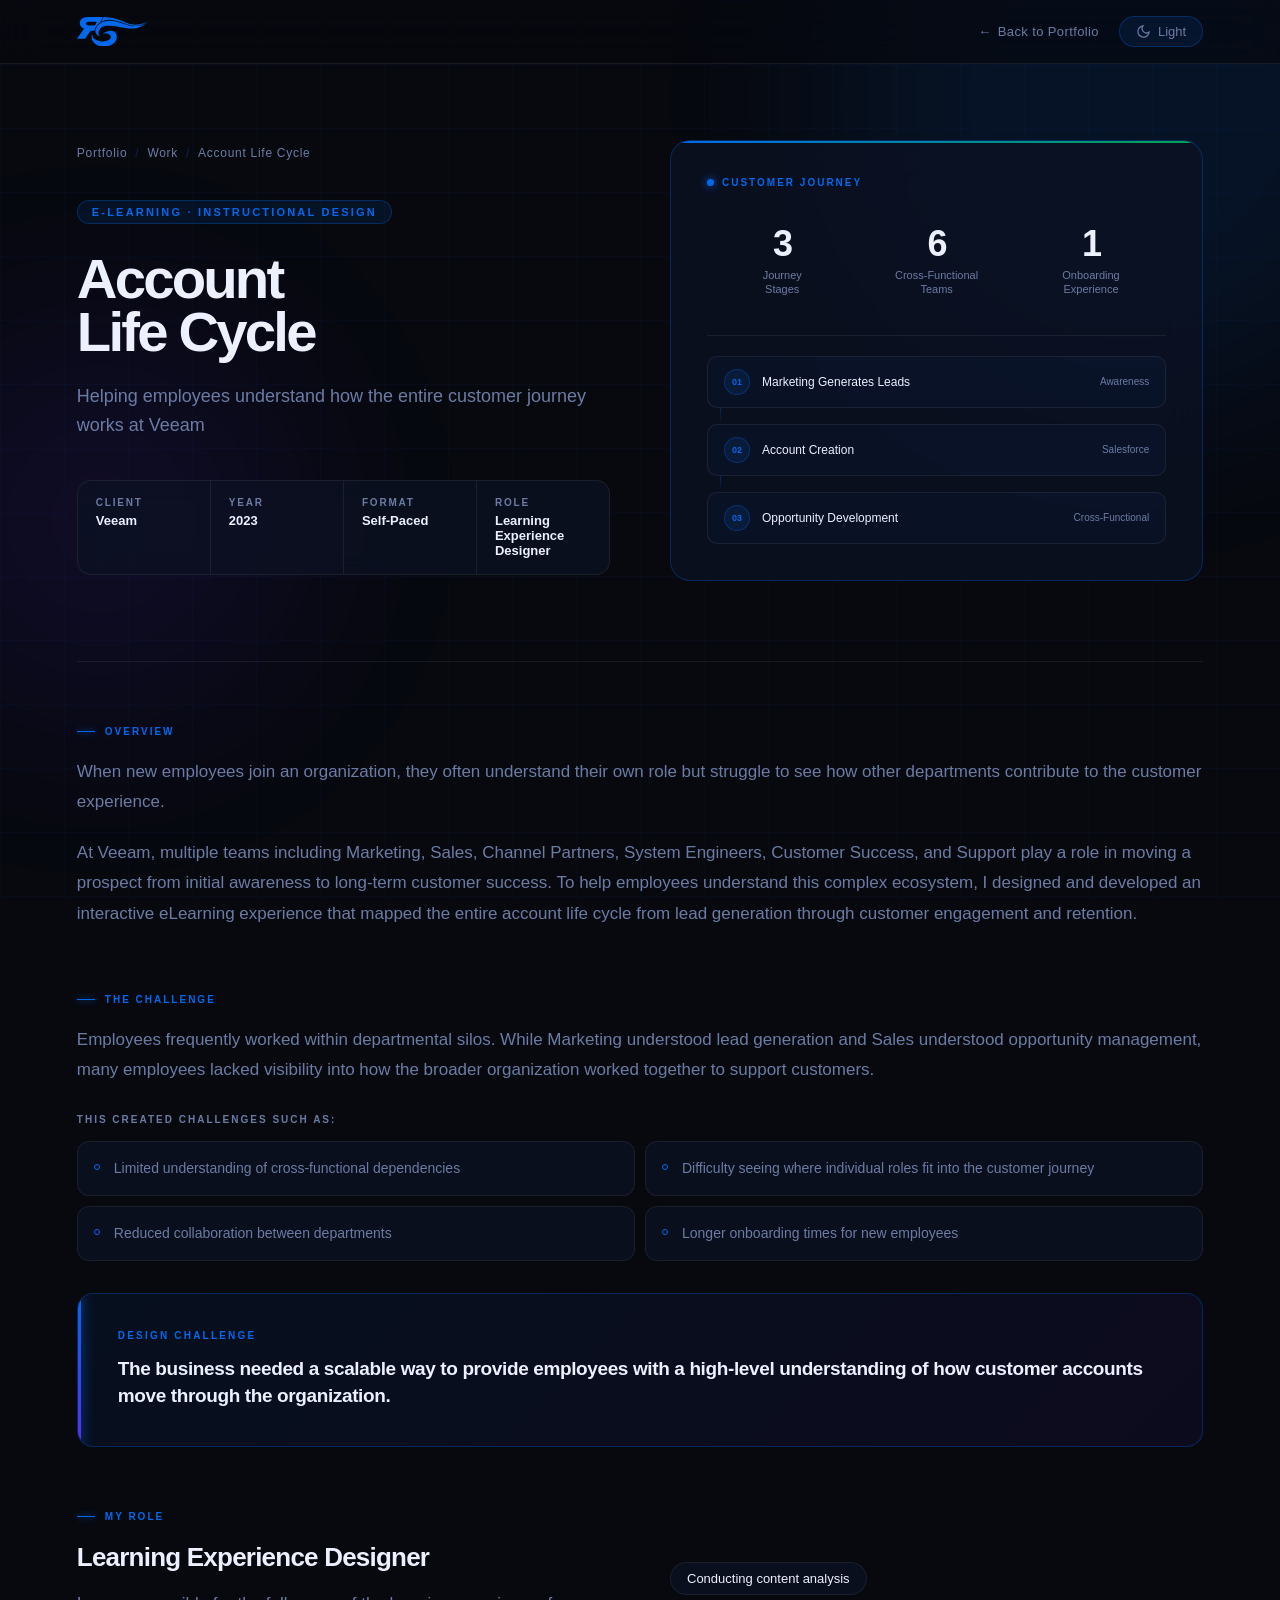
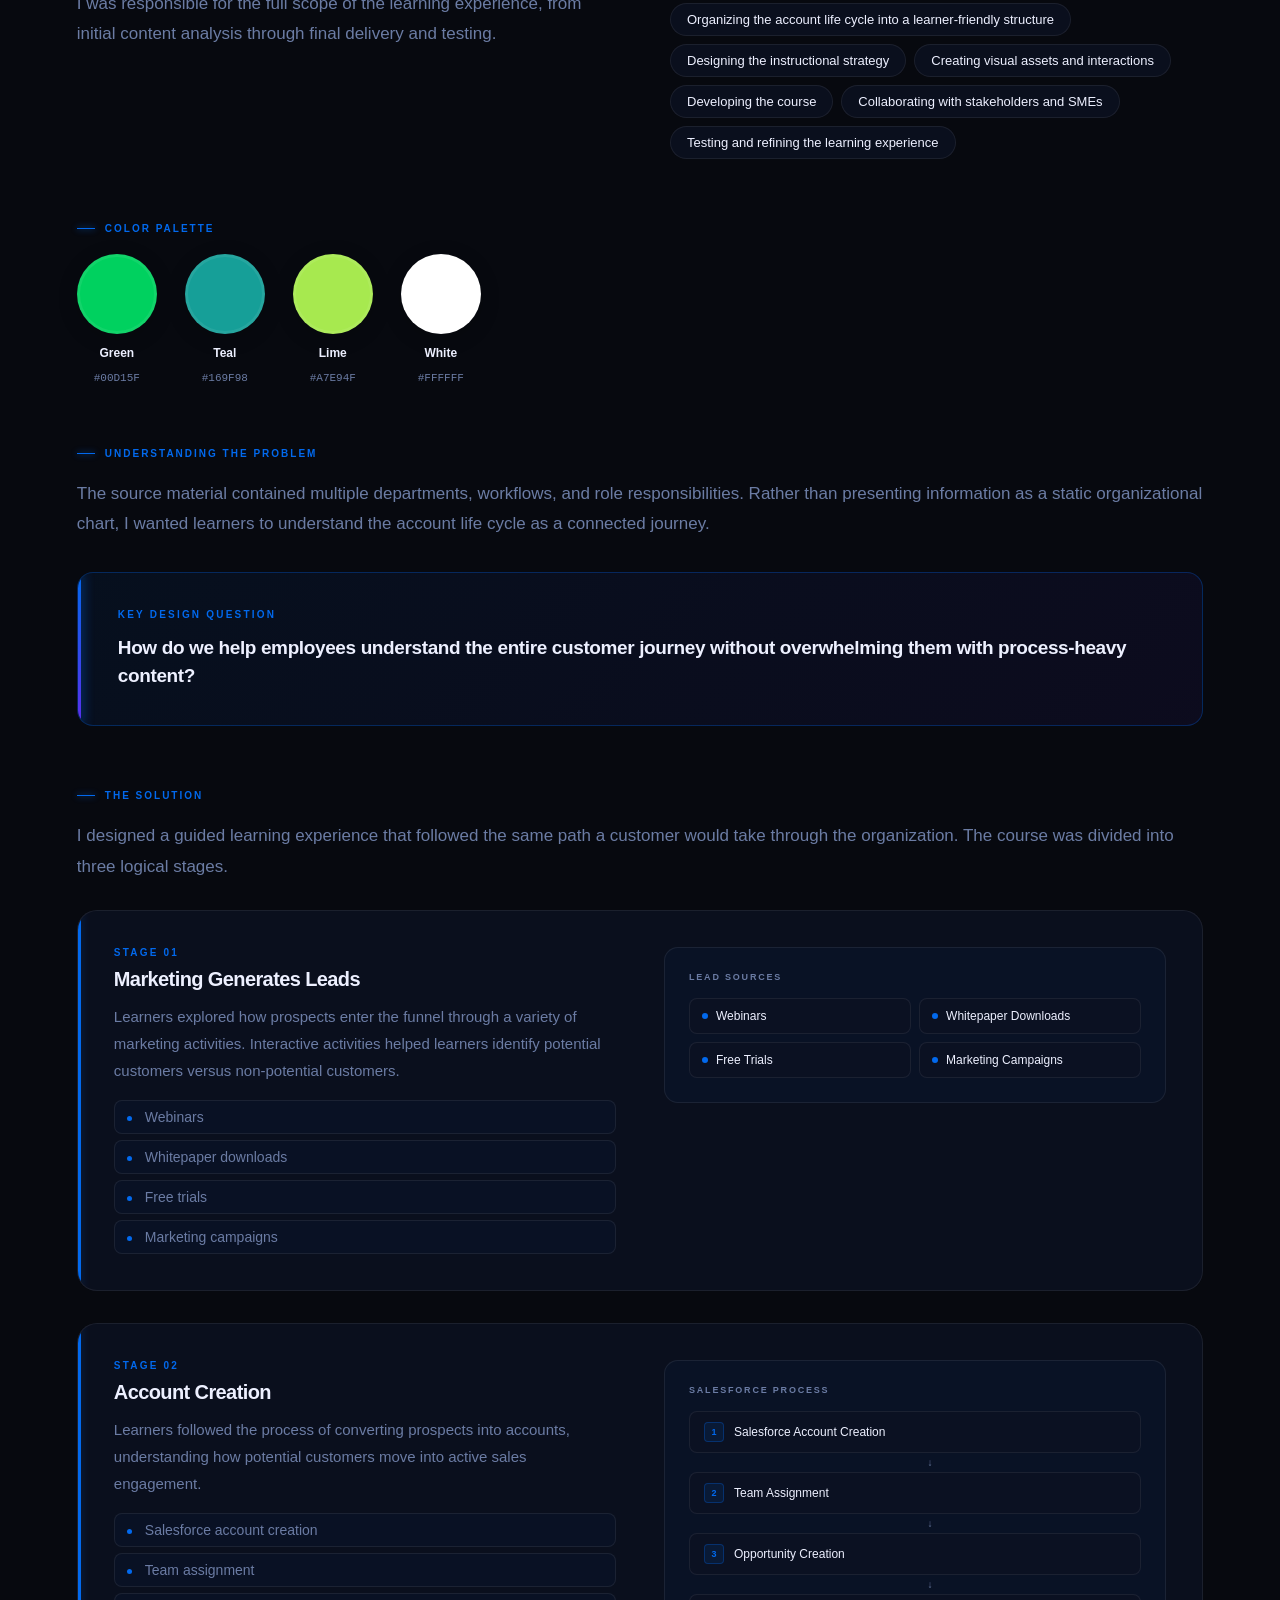
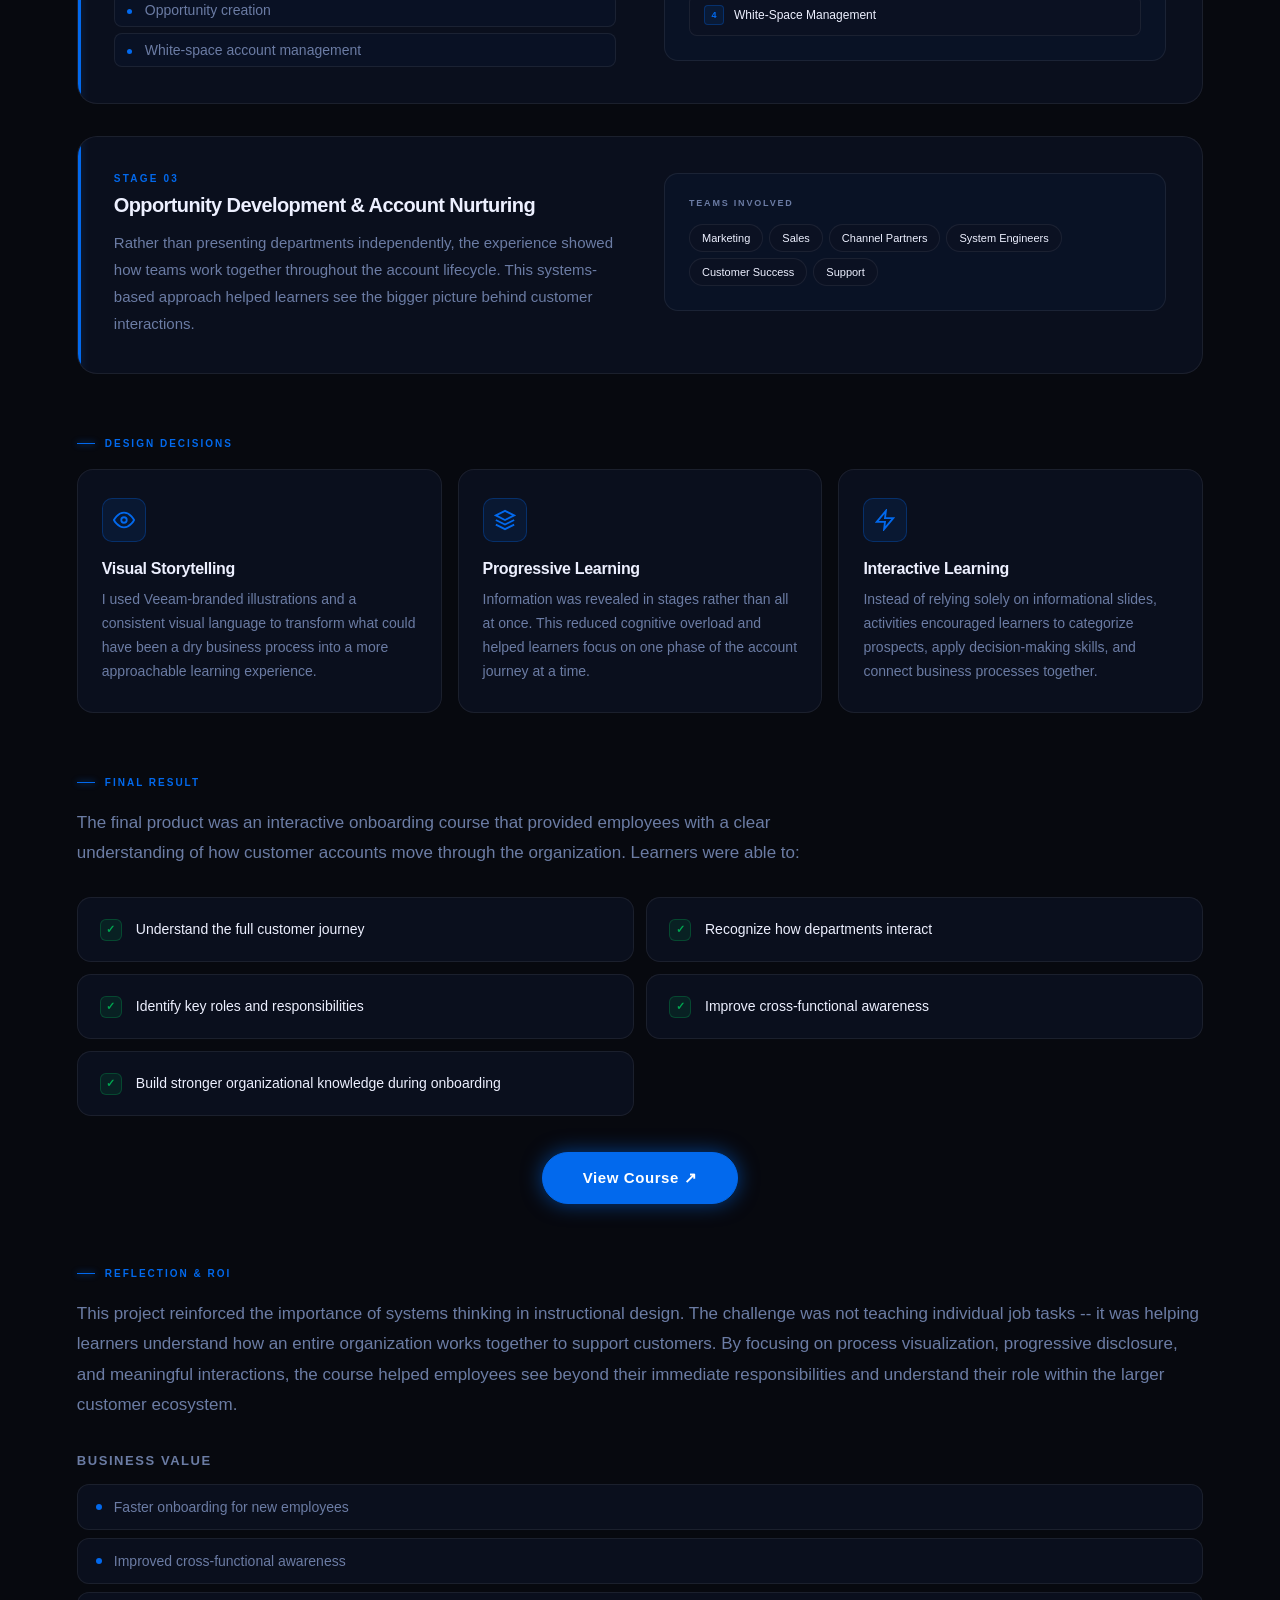
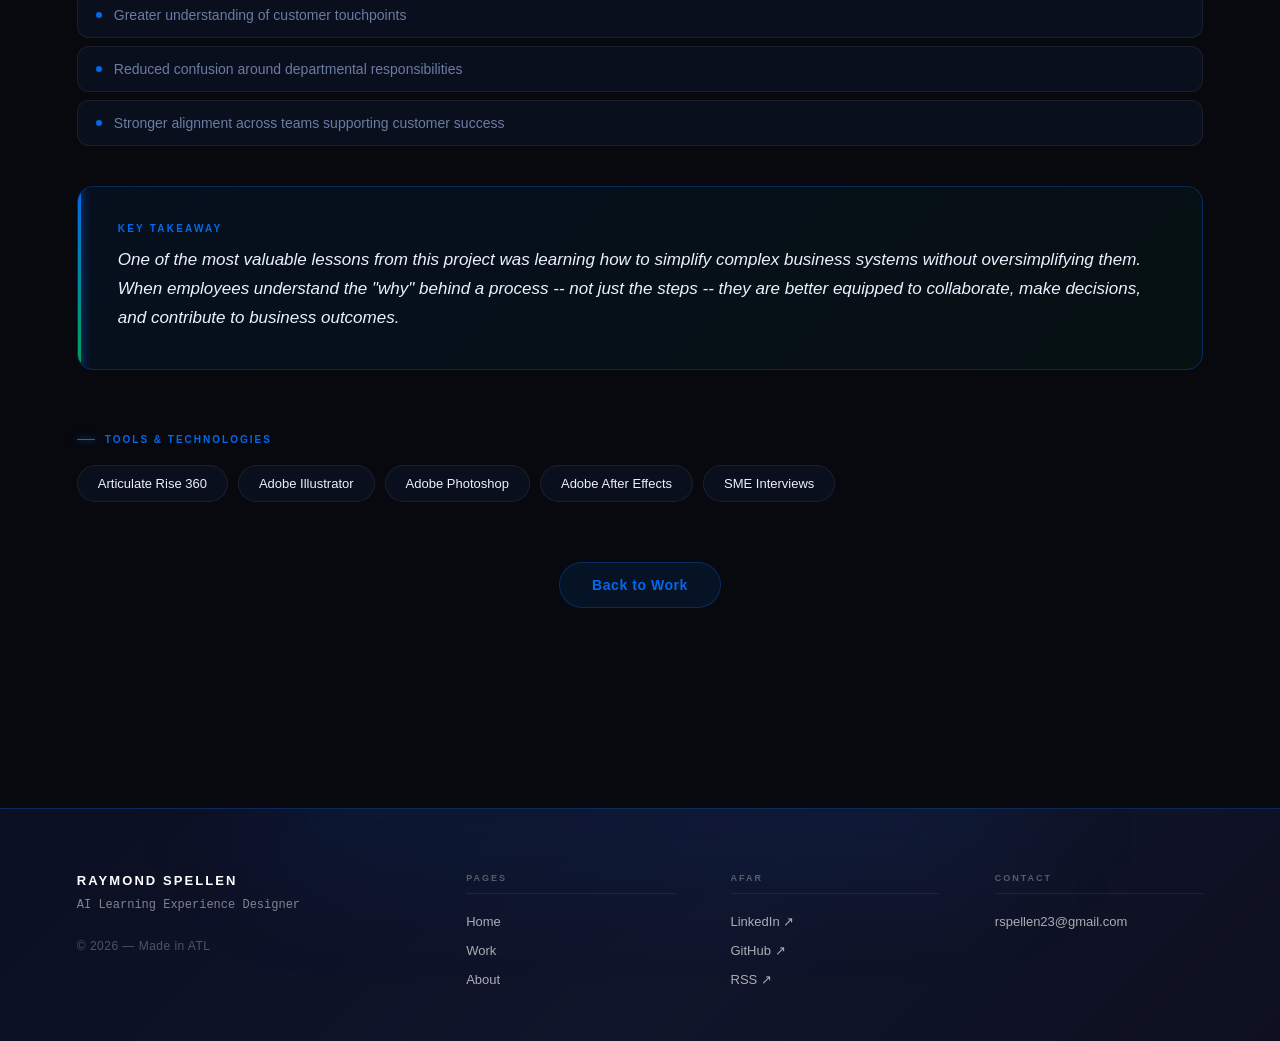
==== account-life-cycle.html @ 336b7409 "commit" ====
<!DOCTYPE html>
<html lang="en" data-theme="dark">
<head>
<meta charset="UTF-8" />
<meta name="viewport" content="width=device-width, initial-scale=1.0" />
<title>Account Life Cycle | Raymond Spellen</title>
<link rel="stylesheet" href="footer.css" />

<!-- Run before CSS renders to prevent theme flash -->
<script>
(function(){var s=localStorage.getItem("rs-theme");if(s)document.documentElement.dataset.theme=s;})();
</script>

<style>
:root {
  --bg:           #07090f;
  --surface:      #0d1223;
  --card:         rgba(13, 18, 35, 0.75);
  --text:         #edf0ff;
  --muted:        #6b7ca4;
  --accent:       #0269ed;
  --accent-lo:    rgba(2, 105, 237, 0.10);
  --accent-mid:   rgba(2, 105, 237, 0.22);
  --accent-glow:  rgba(2, 105, 237, 0.32);
  --border:       rgba(255, 255, 255, 0.07);
  --border-hi:    rgba(2, 105, 237, 0.30);
  --grid-line:    rgba(2, 105, 237, 0.045);
  --orb-opacity:  0.11;
  --nav-bg:       rgba(7, 9, 15, 0.65);
  --green:        #00a651;
  --purple:       #5c2eed;
}
[data-theme="light"] {
  --bg:           #f1f4ff;
  --surface:      #ffffff;
  --card:         rgba(255, 255, 255, 0.82);
  --text:         #07090f;
  --muted:        #505d7e;
  --accent:       #0269ed;
  --accent-lo:    rgba(2, 105, 237, 0.07);
  --accent-mid:   rgba(2, 105, 237, 0.15);
  --accent-glow:  rgba(2, 105, 237, 0.22);
  --border:       rgba(0, 0, 0, 0.07);
  --border-hi:    rgba(2, 105, 237, 0.25);
  --grid-line:    rgba(2, 105, 237, 0.04);
  --orb-opacity:  0.05;
  --nav-bg:       rgba(241, 244, 255, 0.72);
}

*, *::before, *::after { box-sizing: border-box; margin: 0; padding: 0; }
html { scroll-behavior: smooth; }

body {
  font-family: Inter, -apple-system, Arial, sans-serif;
  background: var(--bg);
  color: var(--text);
  overflow-x: hidden;
  transition: background .4s ease, color .4s ease;
}
body::before {
  content: '';
  position: fixed; inset: 0;
  background-image:
    linear-gradient(var(--grid-line) 1px, transparent 1px),
    linear-gradient(90deg, var(--grid-line) 1px, transparent 1px);
  background-size: 64px 64px;
  pointer-events: none; z-index: 0;
  transition: background-image .4s ease;
}

.orb {
  position: fixed; border-radius: 50%;
  filter: blur(100px);
  opacity: var(--orb-opacity);
  pointer-events: none; z-index: 0;
  will-change: transform;
  transition: opacity .4s ease;
}
.orb-1 { width:600px;height:600px;background:#0269ed;top:-200px;right:-150px;animation:drift 12s ease-in-out infinite; }
.orb-2 { width:400px;height:400px;background:#5c2eed;bottom:20%;left:-100px;animation:drift 14s ease-in-out infinite reverse; }

@keyframes drift { 0%,100%{transform:translateY(0)} 50%{transform:translateY(-36px)} }
@keyframes pulse { 0%,100%{opacity:1} 50%{opacity:.3} }
@keyframes glow-pulse { 0%,100%{box-shadow:0 0 20px rgba(2,105,237,.55)} 50%{box-shadow:0 0 36px rgba(2,105,237,.9)} }

nav, main, footer { position: relative; z-index: 1; }

/* ─── Nav ─── */
nav {
  position: fixed; top:0;left:0;right:0; z-index:200;
  padding:16px 6vw;
  display:flex; justify-content:space-between; align-items:center;
  background:var(--nav-bg);
  backdrop-filter:blur(20px); -webkit-backdrop-filter:blur(20px);
  border-bottom:1px solid var(--border);
  transition:background .4s ease;
}
.nav-logo-svg { width:72px; height:auto; display:block; }
.nav-logo-svg .cls-1 { fill:#0269ed; }
.nav-right { display:flex; align-items:center; gap:20px; }
.back-link {
  display:inline-flex; align-items:center; gap:6px;
  font-size:13px; color:var(--muted); text-decoration:none;
  letter-spacing:.03em; transition:color .2s;
}
.back-link:hover { color:var(--text); }
.back-link::before { content:'←'; }
.theme-btn {
  display:flex; align-items:center; gap:7px;
  padding:7px 16px; border-radius:999px;
  border:1px solid var(--border-hi);
  background:var(--accent-lo); color:var(--muted);
  font-size:13px; font-family:inherit; cursor:pointer;
  transition:all .25s ease;
}
.theme-btn:hover { color:var(--text); border-color:var(--accent); }
.icon-sun,.icon-moon { width:15px;height:15px;display:none; }
[data-theme="dark"]  .icon-moon { display:block; }
[data-theme="light"] .icon-sun  { display:block; }
[data-theme="dark"]  .toggle-label::after { content:"Light"; }
[data-theme="light"] .toggle-label::after { content:"Dark"; }

/* ─── Hero ─── */
.case-hero {
  padding:140px 6vw 80px;
  display:grid; grid-template-columns:1fr 1fr;
  gap:60px; align-items:center;
}
.breadcrumb {
  display:flex; align-items:center; gap:8px;
  font-size:12px; color:var(--muted); letter-spacing:.06em;
  margin-bottom:40px;
}
.breadcrumb a { color:var(--muted); text-decoration:none; transition:color .2s; }
.breadcrumb a:hover { color:var(--accent); }
.breadcrumb span { color:var(--border-hi); }
.case-cat {
  display:inline-flex; align-items:center; gap:8px;
  font-size:11px; font-weight:700; letter-spacing:.2em; text-transform:uppercase;
  color:var(--accent); border:1px solid var(--border-hi);
  padding:5px 14px; border-radius:999px; background:var(--accent-lo);
  margin-bottom:28px;
}
.case-hero h1 {
  font-size:clamp(32px,4.4vw,64px);
  letter-spacing:-0.05em; line-height:.95; font-weight:800;
  margin-bottom:24px;
}
.case-subtitle { font-size:18px; color:var(--muted); line-height:1.6; margin-bottom:40px; }
.meta-row {
  display:flex; gap:0;
  border:1px solid var(--border); border-radius:14px;
  overflow:hidden; background:var(--card); backdrop-filter:blur(12px);
}
.meta-cell { flex:1; padding:16px 18px; border-right:1px solid var(--border); }
.meta-cell:last-child { border-right:none; }
.meta-label { font-size:10px; font-weight:700; letter-spacing:.18em; text-transform:uppercase; color:var(--muted); margin-bottom:5px; }
.meta-val { font-size:13px; font-weight:600; color:var(--text); }

/* ─── Hero Panel ─── */
.hero-panel {
  background:var(--card); backdrop-filter:blur(20px);
  border:1px solid var(--border-hi); border-radius:20px;
  padding:36px; position:relative; overflow:hidden;
}
.hero-panel::before {
  content:''; position:absolute; top:0;left:0;right:0; height:2px;
  background:linear-gradient(90deg, var(--accent), var(--green));
}
.panel-badge {
  display:flex; align-items:center; gap:8px;
  font-size:10px; font-weight:700; letter-spacing:.2em; text-transform:uppercase;
  color:var(--accent); margin-bottom:24px;
}
.panel-dot {
  width:7px;height:7px; background:var(--accent); border-radius:50%;
  box-shadow:0 0 8px var(--accent);
  animation:pulse 2s ease-in-out infinite;
}
.panel-stats { display:grid; grid-template-columns:repeat(3,1fr); gap:4px; margin-bottom:24px; }
.panel-stat { text-align:center; padding:14px 8px; }
.panel-stat-num { display:block; font-size:36px; font-weight:800; letter-spacing:-.05em; color:var(--text); line-height:1; }
.panel-stat-desc { display:block; font-size:11px; color:var(--muted); margin-top:6px; line-height:1.3; }
.panel-divider { height:1px; background:var(--border); margin-bottom:20px; }

/* Journey flow pipeline */
.journey-flow { display:flex; flex-direction:column; }
.journey-stage {
  display:flex; align-items:center; gap:12px;
  padding:12px 16px;
  background:rgba(2,105,237,.04); border:1px solid var(--border);
  border-radius:10px;
  font-size:12px; color:var(--text); font-weight:500;
  transition:border-color .2s;
}
.journey-stage:hover { border-color:var(--border-hi); }
.journey-num {
  width:26px; height:26px; border-radius:50%;
  background:var(--accent-lo); border:1px solid var(--border-hi);
  display:flex; align-items:center; justify-content:center;
  font-size:9px; font-weight:700; color:var(--accent); flex-shrink:0;
}
.journey-connector {
  height:16px;
  padding-left:13px;
  display:flex; align-items:center;
}
.journey-connector::before {
  content:''; width:1px; height:16px;
  background:linear-gradient(180deg, var(--border-hi), transparent);
  display:block;
}
.journey-sub { font-size:10px; color:var(--muted); margin-left:auto; white-space:nowrap; }

/* ─── Case Divider ─── */
.case-divider { height:1px; background:var(--border); margin:0 6vw; }

/* ─── Content layout ─── */
main { padding-bottom:120px; }
.cs-section { padding:64px 6vw 0; }
.cs-row { display:grid; grid-template-columns:1fr 1fr; gap:60px; align-items:start; }
.cs-row.full { grid-template-columns:1fr; }
.cs-label {
  font-size:10px; font-weight:700; letter-spacing:.2em; text-transform:uppercase;
  color:var(--accent);
  display:flex; align-items:center; gap:10px; margin-bottom:20px;
}
.cs-label::before {
  content:''; width:18px; height:1px;
  background:var(--accent); box-shadow:0 0 6px var(--accent);
}
.cs-body p { font-size:17px; color:var(--muted); line-height:1.8; margin-bottom:20px; }
.cs-body p:last-child { margin-bottom:0; }

/* ─── Challenge ─── */
.challenge-intro { font-size:17px; color:var(--muted); line-height:1.8; margin-bottom:28px; }
.silo-label { font-size:10px; font-weight:700; letter-spacing:.2em; text-transform:uppercase; color:var(--muted); margin-bottom:16px; }
.silo-list { list-style:none; display:grid; grid-template-columns:1fr 1fr; gap:10px; }
.silo-list li {
  background:var(--card); backdrop-filter:blur(12px);
  border:1px solid var(--border); border-radius:12px;
  padding:16px 20px 16px 36px;
  font-size:14px; color:var(--muted); line-height:1.5; position:relative;
}
.silo-list li::before {
  content:''; position:absolute; left:16px; top:22px;
  width:6px; height:6px; border:1.5px solid var(--accent); border-radius:50%;
}

/* ─── HMW ─── */
.hmw-card {
  margin-top:32px; padding:36px 40px;
  background:linear-gradient(135deg,rgba(2,105,237,.07) 0%,rgba(92,46,237,.07) 100%);
  border:1px solid var(--border-hi); border-radius:16px;
  position:relative; overflow:hidden;
}
.hmw-card::before {
  content:''; position:absolute; left:0;top:0;bottom:0; width:3px;
  background:linear-gradient(180deg,var(--accent),var(--purple));
  box-shadow:0 0 12px var(--accent);
}
.hmw-eyebrow { font-size:10px; font-weight:700; letter-spacing:.22em; text-transform:uppercase; color:var(--accent); margin-bottom:14px; }
.hmw-q { font-size:19px; font-weight:700; color:var(--text); line-height:1.45; letter-spacing:-.02em; }

/* ─── Color Palette ─── */
.color-palette { display:flex; gap:28px; flex-wrap:wrap; align-items:flex-start; margin-top:16px; }
.color-swatch { display:flex; flex-direction:column; align-items:center; gap:12px; }
.swatch-circle { width:80px; height:80px; border-radius:50%; border:3px solid var(--border); box-shadow:0 4px 20px rgba(0,0,0,.2); }
.swatch-name { font-size:12px; font-weight:600; color:var(--text); text-align:center; }
.swatch-hex { font-size:11px; color:var(--muted); font-family:'Courier New',monospace; }

/* ─── My Role ─── */
.role-title { font-size:26px; font-weight:800; letter-spacing:-.03em; color:var(--text); margin-bottom:16px; }
.role-desc { font-size:17px; color:var(--muted); line-height:1.8; }
.responsibility-grid { display:flex; flex-wrap:wrap; gap:8px; margin-top:20px; }
.responsibility-pill {
  padding:8px 16px;
  background:var(--card); border:1px solid var(--border); border-radius:999px;
  font-size:13px; font-weight:500; color:var(--text);
  transition:border-color .2s, color .2s;
}
.responsibility-pill:hover { border-color:var(--border-hi); color:var(--accent); }

/* ─── Solution stages ─── */
.solution-stages { display:flex; flex-direction:column; gap:32px; margin-top:28px; }
.stage-block {
  display:grid; grid-template-columns:1fr 1fr; gap:48px; align-items:start;
  padding:36px; background:var(--card); backdrop-filter:blur(12px);
  border:1px solid var(--border); border-radius:20px; position:relative; overflow:hidden;
}
.stage-block::before {
  content:''; position:absolute; left:0;top:0;bottom:0; width:3px;
  background:var(--accent); box-shadow:0 0 8px var(--accent-glow);
}
.stage-num-label { font-size:10px; font-weight:700; letter-spacing:.22em; text-transform:uppercase; color:var(--accent); margin-bottom:10px; }
.stage-title { font-size:20px; font-weight:700; letter-spacing:-.03em; color:var(--text); margin-bottom:12px; }
.stage-body { font-size:15px; color:var(--muted); line-height:1.8; }
.stage-items { list-style:none; margin-top:16px; display:flex; flex-direction:column; gap:6px; }
.stage-items li {
  font-size:14px; color:var(--muted); padding:8px 14px 8px 30px;
  background:rgba(2,105,237,.03); border:1px solid var(--border); border-radius:8px; position:relative;
}
.stage-items li::before {
  content:''; position:absolute; left:12px; top:15px;
  width:5px; height:5px; background:var(--accent); border-radius:50%;
}

/* Stage visuals */
.stage-visual {
  background:rgba(2,105,237,.04); border:1px solid var(--border);
  border-radius:14px; padding:24px;
}
.stage-visual-label { font-size:9px; font-weight:700; letter-spacing:.2em; text-transform:uppercase; color:var(--muted); margin-bottom:16px; }
.source-grid { display:grid; grid-template-columns:1fr 1fr; gap:8px; }
.source-chip {
  padding:10px 12px; background:var(--card); border:1px solid var(--border);
  border-radius:8px; font-size:12px; color:var(--text);
  display:flex; align-items:center; gap:8px;
}
.source-chip::before { content:''; width:6px;height:6px; background:var(--accent); border-radius:50%; flex-shrink:0; }
.process-flow { display:flex; flex-direction:column; gap:4px; }
.process-step {
  display:flex; align-items:center; gap:10px;
  padding:10px 14px; background:var(--card); border:1px solid var(--border);
  border-radius:8px; font-size:12px; color:var(--text);
}
.step-num {
  width:20px; height:20px; border-radius:4px;
  background:var(--accent-lo); border:1px solid var(--border-hi);
  display:flex; align-items:center; justify-content:center;
  font-size:9px; font-weight:700; color:var(--accent); flex-shrink:0;
}
.process-arrow { font-size:10px; color:var(--muted); text-align:center; padding-left:30px; }
.team-grid { display:flex; flex-wrap:wrap; gap:6px; }
.team-badge {
  padding:7px 12px; background:var(--card); border:1px solid var(--border);
  border-radius:999px; font-size:11px; color:var(--text); font-weight:500;
}

/* ─── Design Decisions ─── */
.decision-grid { display:grid; grid-template-columns:repeat(3,1fr); gap:16px; margin-top:12px; }
.decision-card {
  background:var(--card); backdrop-filter:blur(12px);
  border:1px solid var(--border); border-radius:16px;
  padding:28px 24px; transition:border-color .2s; position:relative; overflow:hidden;
}
.decision-card::before {
  content:''; position:absolute; top:0;left:0;right:0; height:2px;
  background:linear-gradient(90deg, var(--accent), transparent);
  opacity:0; transition:opacity .2s;
}
.decision-card:hover { border-color:var(--border-hi); }
.decision-card:hover::before { opacity:1; }
.decision-icon {
  width:44px; height:44px; border-radius:10px;
  background:var(--accent-lo); border:1px solid var(--border-hi);
  display:flex; align-items:center; justify-content:center;
  color:var(--accent); margin-bottom:18px;
}
.decision-title { font-size:16px; font-weight:700; color:var(--text); margin-bottom:10px; letter-spacing:-.02em; }
.decision-desc { font-size:14px; color:var(--muted); line-height:1.7; }

/* ─── Final Result ─── */
.results-intro { font-size:17px; color:var(--muted); line-height:1.8; margin-bottom:28px; max-width:800px; }
.results-grid { display:grid; grid-template-columns:1fr 1fr; gap:12px; }
.result-item {
  display:flex; align-items:flex-start; gap:14px;
  background:var(--card); backdrop-filter:blur(12px);
  border:1px solid var(--border); border-radius:14px;
  padding:20px 22px; transition:border-color .2s;
}
.result-item:hover { border-color:var(--border-hi); }
.result-check {
  width:22px; height:22px; border-radius:6px;
  background:rgba(0,166,81,.12); border:1px solid rgba(0,166,81,.3);
  display:flex; align-items:center; justify-content:center;
  flex-shrink:0; margin-top:1px;
}
.result-check::after { content:'✓'; font-size:11px; color:var(--green); font-weight:700; }
.result-text { font-size:14px; color:var(--text); line-height:1.6; }
.view-course-wrap { margin-top:36px; text-align:center; }
.view-course-btn {
  display:inline-flex; align-items:center; gap:10px;
  padding:16px 40px; border-radius:999px; border:1px solid var(--accent);
  background:var(--accent); color:#fff;
  text-decoration:none; font-size:15px; font-weight:700; letter-spacing:.04em;
  box-shadow:0 0 20px rgba(2,105,237,.55);
  animation:glow-pulse 2.5s ease-in-out infinite;
  transition:transform .2s ease;
}
.view-course-btn:hover { transform:translateY(-2px); }

/* ─── Reflection / ROI ─── */
.roi-intro { font-size:17px; color:var(--muted); line-height:1.8; margin-bottom:32px; }
.roi-heading { font-size:13px; font-weight:700; letter-spacing:.12em; text-transform:uppercase; color:var(--muted); margin-bottom:16px; }
.roi-list { list-style:none; display:flex; flex-direction:column; gap:8px; margin-bottom:40px; }
.roi-list li {
  display:flex; align-items:flex-start; gap:12px;
  padding:14px 18px; background:var(--card); border:1px solid var(--border);
  border-radius:12px; font-size:14px; color:var(--muted);
}
.roi-dot { width:6px;height:6px;background:var(--accent);border-radius:50%;flex-shrink:0;margin-top:5px; }
.takeaway-block {
  padding:36px 40px;
  background:linear-gradient(135deg,rgba(2,105,237,.07) 0%,rgba(0,166,81,.05) 100%);
  border:1px solid var(--border-hi); border-radius:16px;
  position:relative; overflow:hidden;
}
.takeaway-block::before {
  content:''; position:absolute; left:0;top:0;bottom:0; width:3px;
  background:linear-gradient(180deg,var(--accent),var(--green));
  box-shadow:0 0 10px var(--accent);
}
.takeaway-label { font-size:10px; font-weight:700; letter-spacing:.22em; text-transform:uppercase; color:var(--accent); margin-bottom:12px; }
.takeaway-quote { font-size:17px; color:var(--text); line-height:1.7; font-style:italic; }

/* ─── Tools ─── */
.tools-grid { display:flex; flex-wrap:wrap; gap:10px; margin-top:8px; }
.tool-badge {
  padding:10px 20px;
  background:var(--card); border:1px solid var(--border); border-radius:999px;
  font-size:13px; font-weight:500; color:var(--text);
  transition:border-color .2s, color .2s;
}
.tool-badge:hover { border-color:var(--border-hi); color:var(--accent); }

/* ─── Back CTA ─── */
.back-cta { padding:60px 6vw 0; text-align:center; }
.back-btn {
  display:inline-flex; align-items:center; gap:8px;
  padding:14px 32px; border:1px solid var(--border-hi); border-radius:999px;
  background:var(--accent-lo); color:var(--accent);
  text-decoration:none; font-size:14px; font-weight:600; letter-spacing:.04em;
  transition:all .25s ease;
}
.back-btn:hover { background:var(--accent); color:#fff; border-color:var(--accent); }

/* ─── Reveal ─── */
.reveal { opacity:0; transform:translateY(20px); }

/* ─── Responsive ─── */
@media (max-width:900px) {
  .case-hero { grid-template-columns:1fr; gap:40px; }
  .cs-row { grid-template-columns:1fr; gap:32px; }
  .silo-list { grid-template-columns:1fr; }
  .stage-block { grid-template-columns:1fr; gap:24px; }
  .decision-grid { grid-template-columns:1fr; }
  .results-grid { grid-template-columns:1fr; }
}
@media (max-width:560px) {
  .source-grid { grid-template-columns:1fr; }
  .panel-stats { grid-template-columns:repeat(3,1fr); }
}

/* ─── Site Footer ─── */
.site-footer { display:block !important; background:linear-gradient(135deg,#0b0f22 0%,#10152b 55%,#0e1020 100%); border-top:1px solid rgba(2,105,237,.28); padding:64px 6vw 52px; margin-top:80px; position:relative; z-index:1; overflow:hidden; }
[data-theme="light"] .site-footer { background:linear-gradient(135deg,#e4eaff 0%,#eef1ff 55%,#dde6ff 100%); border-top:1px solid rgba(2,105,237,.18); }
.footer-inner { display:grid !important; grid-template-columns:1.6fr 1fr 1fr 1fr; gap:56px; align-items:start; }
.footer-brand { display:flex !important; flex-direction:column !important; }
.footer-name { font-size:13px; font-weight:800; letter-spacing:.16em; text-transform:uppercase; color:#fff; margin-bottom:8px; }
[data-theme="light"] .footer-name { color:#07090f; }
.footer-tagline { font-family:'Courier New',monospace; font-size:12px; color:rgba(255,255,255,.48); line-height:1.6; margin-bottom:24px; }
[data-theme="light"] .footer-tagline { color:#505d7e; }
.footer-copy { font-size:12px; color:rgba(255,255,255,.28); }
[data-theme="light"] .footer-copy { color:#9aa5c4; }
.footer-col { display:flex !important; flex-direction:column !important; gap:11px; }
.footer-col-label { display:block; font-size:9px; font-weight:700; letter-spacing:.22em; text-transform:uppercase; color:rgba(255,255,255,.3); margin-bottom:8px; padding-bottom:10px; border-bottom:1px solid rgba(255,255,255,.07); }
[data-theme="light"] .footer-col-label { color:#7a89b0; border-bottom-color:rgba(0,0,0,.07); }
.footer-col a { font-size:13px; color:rgba(255,255,255,.65); text-decoration:none; transition:color .2s; }
.footer-col a:hover { color:#0269ed; }
[data-theme="light"] .footer-col a { color:#07090f; }
[data-theme="light"] .footer-col a:hover { color:#0269ed; }
@media(max-width:780px){.footer-inner{grid-template-columns:1fr 1fr !important;gap:36px;}.footer-brand{grid-column:1/-1;margin-bottom:8px;}}
@media(max-width:480px){.footer-inner{grid-template-columns:1fr !important;}}
</style>
</head>
<body>

<div class="orb orb-1"></div>
<div class="orb orb-2"></div>

<nav>
  <svg class="nav-logo-svg" viewBox="0 0 1119.99 461.88" xmlns="http://www.w3.org/2000/svg">
    <path class="cls-1" d="M122.86,336.76l-122.86.14,51.08-73.11,14.62-20.52c2.9-2.01,3.95-5.2,6.02-8.01l38.52-52.41c-39.26-16.86-68.72-46.02-66.66-90.72.02-36.71,24.75-66.36,58.06-79.94C121.98,3.89,143.37.39,165.79.38l215.58-.13,21.4.59-36.93,81.54c-34.11,20.93-61.34,50.14-78.95,86.01-6.89,14.04-11.42,28.09-13.55,43.73l-44.33.18-15.67.8-90.48,123.67ZM194.12,132.17l85.6-.16,26.28-57.83-120.31-.1c-9.86-.26-18.55,1.29-27.49,4.69-15.89,6.06-22.75,24.15-14.33,39.28,7.8,14.02,32.15,13.82,50.25,14.12Z"/>
    <path class="cls-1" d="M746.52,170.11c-41.01-4.36-80.49-13.59-121.05-20.85-36.13-6.47-71.23-11.73-107.86-14.17-29.82-1.98-58.53-.9-87.3,6.82-17.5,4.69-33.44,12.44-48.13,22.68-16.47,11.48-29.41,26.01-38.27,43.81-15.53,31.22-13.31,71.85,15.78,92.76l-19.06-6.13c-14.24-4.58-26.38-13.5-36.01-24.84-24.78-29.19-21.93-66.45-5.73-99.88,10.49-21.65,25.46-40.45,43.13-56.59,4-3.65,7.99-5.99,12.07-9.19l6.69-5.24c19.83-13.56,40.91-23.45,64.21-29.67l37.31-7.76c42.07-5.44,84.1-2.69,125.65,5.95l70.61,18.24,15.09,4.57,59.17,16.35c79.18,25.2,121,41.06,189.66,34.63s85.92-17.17,88.58-18.08c28.8-9.76,45.96-21.68,65.62-31.13l43.32-22.01c-57.28,35.37-111.01,80.38-176.34,98.19-18.41,5.02-35.52,12.22-98.81,11.55-30.35-.32-68.17-6.8-98.32-10Z"/>
    <path class="cls-1" d="M389.35,270.35c73.89-64.99,161.21-70.91,202.21-32.68,29.97,27.95,33,77.44,21.45,112.34-29.44,88.96-172.19,139.36-275.74,96.16-13.71-5.72-81.39-31.4-103.15-96.16-15.16-45.12-3.04-93.95,0-93.96,1.83,0,.04,17.59,5.11,34.72,16.6,56.14,105.76,102.1,188.94,86.81,55.87-10.27,110.69-33.31,96-80.68-8.28-26.7-49.24-41.07-52.09-41.87-42.02-11.91-77.17,11.49-82.72,15.32Z"/>
    <path class="cls-1" d="M412.84.25c7.83-1.89,171,5.68,322.09,73.8,65.77,29.65,86.09,35.79,115.6,40.58,130.66,21.21,242.15-42.4,240.19-40.58-3.19,2.97-108.45,83.8-246.89,58.12-3.77-.7-8.42-1.26-17.36-3.77-90.03-25.29-136.85-61.04-287.14-81.85-90.42-12.52-159.1,30.61-157.17,26.37,1.71-3.75,29.14-72.29,30.69-72.66Z"/>
  </svg>
  <div class="nav-right">
    <a href="index.html" class="back-link">Back to Portfolio</a>
    <button class="theme-btn" onclick="toggleTheme()">
      <svg class="icon-sun" viewBox="0 0 24 24" stroke="currentColor" fill="none" stroke-width="2">
        <circle cx="12" cy="12" r="5"/>
        <line x1="12" y1="1" x2="12" y2="3"/><line x1="12" y1="21" x2="12" y2="23"/>
        <line x1="4.22" y1="4.22" x2="5.64" y2="5.64"/><line x1="18.36" y1="18.36" x2="19.78" y2="19.78"/>
        <line x1="1" y1="12" x2="3" y2="12"/><line x1="21" y1="12" x2="23" y2="12"/>
        <line x1="4.22" y1="19.78" x2="5.64" y2="18.36"/><line x1="18.36" y1="5.64" x2="19.78" y2="4.22"/>
      </svg>
      <svg class="icon-moon" viewBox="0 0 24 24" stroke="currentColor" fill="none" stroke-width="2">
        <path d="M21 12.79A9 9 0 1 1 11.21 3 7 7 0 0 0 21 12.79z"/>
      </svg>
      <span class="toggle-label"></span>
    </button>
  </div>
</nav>

<main>

  <!-- ─── Hero ─── -->
  <div class="case-hero">
    <div class="hero-content">
      <div class="breadcrumb reveal">
        <a href="index.html">Portfolio</a><span>/</span>
        <a href="index.html#work">Work</a><span>/</span>
        Account Life Cycle
      </div>
      <div class="case-cat reveal">E-Learning &middot; Instructional Design</div>
      <h1 class="reveal">Account<br>Life Cycle</h1>
      <p class="case-subtitle reveal">Helping employees understand how the entire customer journey works at Veeam</p>
      <div class="meta-row reveal">
        <div class="meta-cell">
          <div class="meta-label">Client</div>
          <div class="meta-val">Veeam</div>
        </div>
        <div class="meta-cell">
          <div class="meta-label">Year</div>
          <div class="meta-val">2023</div>
        </div>
        <div class="meta-cell">
          <div class="meta-label">Format</div>
          <div class="meta-val">Self-Paced</div>
        </div>
        <div class="meta-cell">
          <div class="meta-label">Role</div>
          <div class="meta-val">Learning Experience Designer</div>
        </div>
      </div>
    </div>

    <!-- Hero Panel: Customer Journey Pipeline -->
    <div class="hero-panel reveal">
      <div class="panel-badge"><span class="panel-dot"></span> Customer Journey</div>
      <div class="panel-stats">
        <div class="panel-stat">
          <span class="panel-stat-num">3</span>
          <span class="panel-stat-desc">Journey<br>Stages</span>
        </div>
        <div class="panel-stat">
          <span class="panel-stat-num">6</span>
          <span class="panel-stat-desc">Cross-Functional<br>Teams</span>
        </div>
        <div class="panel-stat">
          <span class="panel-stat-num">1</span>
          <span class="panel-stat-desc">Onboarding<br>Experience</span>
        </div>
      </div>
      <div class="panel-divider"></div>
      <div class="journey-flow">
        <div class="journey-stage">
          <div class="journey-num">01</div>
          Marketing Generates Leads
          <span class="journey-sub">Awareness</span>
        </div>
        <div class="journey-connector"></div>
        <div class="journey-stage">
          <div class="journey-num">02</div>
          Account Creation
          <span class="journey-sub">Salesforce</span>
        </div>
        <div class="journey-connector"></div>
        <div class="journey-stage">
          <div class="journey-num">03</div>
          Opportunity Development
          <span class="journey-sub">Cross-Functional</span>
        </div>
      </div>
    </div>
  </div>

  <div class="case-divider"></div>

  <!-- ─── Overview ─── -->
  <div class="cs-section reveal">
    <div class="cs-label">Overview</div>
    <div class="cs-row full">
      <div class="cs-body">
        <p>When new employees join an organization, they often understand their own role but struggle to see how other departments contribute to the customer experience.</p>
        <p>At Veeam, multiple teams including Marketing, Sales, Channel Partners, System Engineers, Customer Success, and Support play a role in moving a prospect from initial awareness to long-term customer success. To help employees understand this complex ecosystem, I designed and developed an interactive eLearning experience that mapped the entire account life cycle from lead generation through customer engagement and retention.</p>
      </div>
    </div>
  </div>

  <!-- ─── The Challenge ─── -->
  <div class="cs-section reveal">
    <div class="cs-label">The Challenge</div>
    <p class="challenge-intro">Employees frequently worked within departmental silos. While Marketing understood lead generation and Sales understood opportunity management, many employees lacked visibility into how the broader organization worked together to support customers.</p>
    <p class="silo-label">This created challenges such as:</p>
    <ul class="silo-list">
      <li>Limited understanding of cross-functional dependencies</li>
      <li>Difficulty seeing where individual roles fit into the customer journey</li>
      <li>Reduced collaboration between departments</li>
      <li>Longer onboarding times for new employees</li>
    </ul>
    <div class="hmw-card">
      <div class="hmw-eyebrow">Design Challenge</div>
      <div class="hmw-q">The business needed a scalable way to provide employees with a high-level understanding of how customer accounts move through the organization.</div>
    </div>
  </div>

  <!-- ─── My Role ─── -->
  <div class="cs-section reveal">
    <div class="cs-label">My Role</div>
    <div class="cs-row">
      <div>
        <div class="role-title">Learning Experience Designer</div>
        <p class="role-desc">I was responsible for the full scope of the learning experience, from initial content analysis through final delivery and testing.</p>
      </div>
      <div>
        <div class="responsibility-grid">
          <span class="responsibility-pill">Conducting content analysis</span>
          <span class="responsibility-pill">Organizing the account life cycle into a learner-friendly structure</span>
          <span class="responsibility-pill">Designing the instructional strategy</span>
          <span class="responsibility-pill">Creating visual assets and interactions</span>
          <span class="responsibility-pill">Developing the course</span>
          <span class="responsibility-pill">Collaborating with stakeholders and SMEs</span>
          <span class="responsibility-pill">Testing and refining the learning experience</span>
        </div>
      </div>
    </div>
  </div>

  <!-- ─── Color Palette ─── -->
  <div class="cs-section reveal">
    <div class="cs-label">Color Palette</div>
    <div class="color-palette">
      <div class="color-swatch">
        <div class="swatch-circle" style="background:#00D15F;"></div>
        <span class="swatch-name">Green</span>
        <span class="swatch-hex">#00D15F</span>
      </div>
      <div class="color-swatch">
        <div class="swatch-circle" style="background:#169f98;"></div>
        <span class="swatch-name">Teal</span>
        <span class="swatch-hex">#169F98</span>
      </div>
<div class="color-swatch">
        <div class="swatch-circle" style="background:#A7E94F;"></div>
        <span class="swatch-name">Lime</span>
        <span class="swatch-hex">#A7E94F</span>
      </div>
      <div class="color-swatch">
        <div class="swatch-circle" style="background:#FFFFFF;"></div>
        <span class="swatch-name">White</span>
        <span class="swatch-hex">#FFFFFF</span>
      </div>
    </div>
  </div>

  <!-- ─── Understanding the Problem ─── -->
  <div class="cs-section reveal">
    <div class="cs-label">Understanding the Problem</div>
    <div class="cs-row full">
      <div class="cs-body">
        <p>The source material contained multiple departments, workflows, and role responsibilities. Rather than presenting information as a static organizational chart, I wanted learners to understand the account life cycle as a connected journey.</p>
      </div>
    </div>
    <div class="hmw-card">
      <div class="hmw-eyebrow">Key Design Question</div>
      <div class="hmw-q">How do we help employees understand the entire customer journey without overwhelming them with process-heavy content?</div>
    </div>
  </div>

  <!-- ─── The Solution ─── -->
  <div class="cs-section reveal">
    <div class="cs-label">The Solution</div>
    <div class="cs-row full">
      <div class="cs-body">
        <p>I designed a guided learning experience that followed the same path a customer would take through the organization. The course was divided into three logical stages.</p>
      </div>
    </div>

    <div class="solution-stages">

      <div class="stage-block reveal">
        <div>
          <div class="stage-num-label">Stage 01</div>
          <div class="stage-title">Marketing Generates Leads</div>
          <p class="stage-body">Learners explored how prospects enter the funnel through a variety of marketing activities. Interactive activities helped learners identify potential customers versus non-potential customers.</p>
          <ul class="stage-items">
            <li>Webinars</li>
            <li>Whitepaper downloads</li>
            <li>Free trials</li>
            <li>Marketing campaigns</li>
          </ul>
        </div>
        <div class="stage-visual">
          <div class="stage-visual-label">Lead Sources</div>
          <div class="source-grid">
            <div class="source-chip">Webinars</div>
            <div class="source-chip">Whitepaper Downloads</div>
            <div class="source-chip">Free Trials</div>
            <div class="source-chip">Marketing Campaigns</div>
          </div>
        </div>
      </div>

      <div class="stage-block reveal">
        <div>
          <div class="stage-num-label">Stage 02</div>
          <div class="stage-title">Account Creation</div>
          <p class="stage-body">Learners followed the process of converting prospects into accounts, understanding how potential customers move into active sales engagement.</p>
          <ul class="stage-items">
            <li>Salesforce account creation</li>
            <li>Team assignment</li>
            <li>Opportunity creation</li>
            <li>White-space account management</li>
          </ul>
        </div>
        <div class="stage-visual">
          <div class="stage-visual-label">Salesforce Process</div>
          <div class="process-flow">
            <div class="process-step"><span class="step-num">1</span>Salesforce Account Creation</div>
            <div class="process-arrow">&#8595;</div>
            <div class="process-step"><span class="step-num">2</span>Team Assignment</div>
            <div class="process-arrow">&#8595;</div>
            <div class="process-step"><span class="step-num">3</span>Opportunity Creation</div>
            <div class="process-arrow">&#8595;</div>
            <div class="process-step"><span class="step-num">4</span>White-Space Management</div>
          </div>
        </div>
      </div>

      <div class="stage-block reveal">
        <div>
          <div class="stage-num-label">Stage 03</div>
          <div class="stage-title">Opportunity Development &amp; Account Nurturing</div>
          <p class="stage-body">Rather than presenting departments independently, the experience showed how teams work together throughout the account lifecycle. This systems-based approach helped learners see the bigger picture behind customer interactions.</p>
        </div>
        <div class="stage-visual">
          <div class="stage-visual-label">Teams Involved</div>
          <div class="team-grid">
            <div class="team-badge">Marketing</div>
            <div class="team-badge">Sales</div>
            <div class="team-badge">Channel Partners</div>
            <div class="team-badge">System Engineers</div>
            <div class="team-badge">Customer Success</div>
            <div class="team-badge">Support</div>
          </div>
        </div>
      </div>

    </div>
  </div>

  <!-- ─── Design Decisions ─── -->
  <div class="cs-section reveal">
    <div class="cs-label">Design Decisions</div>
    <div class="decision-grid">

      <div class="decision-card">
        <div class="decision-icon">
          <svg viewBox="0 0 24 24" stroke="currentColor" fill="none" stroke-width="2" width="22" height="22">
            <path d="M1 12s4-8 11-8 11 8 11 8-4 8-11 8-11-8-11-8z"/>
            <circle cx="12" cy="12" r="3"/>
          </svg>
        </div>
        <div class="decision-title">Visual Storytelling</div>
        <div class="decision-desc">I used Veeam-branded illustrations and a consistent visual language to transform what could have been a dry business process into a more approachable learning experience.</div>
      </div>

      <div class="decision-card">
        <div class="decision-icon">
          <svg viewBox="0 0 24 24" stroke="currentColor" fill="none" stroke-width="2" width="22" height="22">
            <polygon points="12 2 2 7 12 12 22 7 12 2"/>
            <polyline points="2 17 12 22 22 17"/>
            <polyline points="2 12 12 17 22 12"/>
          </svg>
        </div>
        <div class="decision-title">Progressive Learning</div>
        <div class="decision-desc">Information was revealed in stages rather than all at once. This reduced cognitive overload and helped learners focus on one phase of the account journey at a time.</div>
      </div>

      <div class="decision-card">
        <div class="decision-icon">
          <svg viewBox="0 0 24 24" stroke="currentColor" fill="none" stroke-width="2" width="22" height="22">
            <polygon points="13 2 3 14 12 14 11 22 21 10 12 10 13 2"/>
          </svg>
        </div>
        <div class="decision-title">Interactive Learning</div>
        <div class="decision-desc">Instead of relying solely on informational slides, activities encouraged learners to categorize prospects, apply decision-making skills, and connect business processes together.</div>
      </div>

    </div>
  </div>

  <!-- ─── Final Result ─── -->
  <div class="cs-section reveal">
    <div class="cs-label">Final Result</div>
    <p class="results-intro">The final product was an interactive onboarding course that provided employees with a clear understanding of how customer accounts move through the organization. Learners were able to:</p>
    <div class="results-grid">
      <div class="result-item">
        <div class="result-check"></div>
        <span class="result-text">Understand the full customer journey</span>
      </div>
      <div class="result-item">
        <div class="result-check"></div>
        <span class="result-text">Recognize how departments interact</span>
      </div>
      <div class="result-item">
        <div class="result-check"></div>
        <span class="result-text">Identify key roles and responsibilities</span>
      </div>
      <div class="result-item">
        <div class="result-check"></div>
        <span class="result-text">Improve cross-functional awareness</span>
      </div>
      <div class="result-item">
        <div class="result-check"></div>
        <span class="result-text">Build stronger organizational knowledge during onboarding</span>
      </div>
    </div>
    <div class="view-course-wrap">
      <a href="https://360.articulate.com/review/content/32b1e605-e56c-4a96-addf-2f847feb166e/review" target="_blank" rel="noopener" class="view-course-btn">View Course &#8599;</a>
    </div>
  </div>

  <!-- ─── Reflection / ROI ─── -->
  <div class="cs-section reveal">
    <div class="cs-label">Reflection &amp; ROI</div>
    <p class="roi-intro">This project reinforced the importance of systems thinking in instructional design. The challenge was not teaching individual job tasks -- it was helping learners understand how an entire organization works together to support customers. By focusing on process visualization, progressive disclosure, and meaningful interactions, the course helped employees see beyond their immediate responsibilities and understand their role within the larger customer ecosystem.</p>
    <div class="roi-heading">Business Value</div>
    <ul class="roi-list">
      <li><span class="roi-dot"></span>Faster onboarding for new employees</li>
      <li><span class="roi-dot"></span>Improved cross-functional awareness</li>
      <li><span class="roi-dot"></span>Greater understanding of customer touchpoints</li>
      <li><span class="roi-dot"></span>Reduced confusion around departmental responsibilities</li>
      <li><span class="roi-dot"></span>Stronger alignment across teams supporting customer success</li>
    </ul>
    <div class="takeaway-block">
      <div class="takeaway-label">Key Takeaway</div>
      <div class="takeaway-quote">One of the most valuable lessons from this project was learning how to simplify complex business systems without oversimplifying them. When employees understand the "why" behind a process -- not just the steps -- they are better equipped to collaborate, make decisions, and contribute to business outcomes.</div>
    </div>
  </div>

  <!-- ─── Tools ─── -->
  <div class="cs-section reveal">
    <div class="cs-label">Tools &amp; Technologies</div>
    <div class="tools-grid">
      <span class="tool-badge">Articulate Rise 360</span>
      <span class="tool-badge">Adobe Illustrator</span>
      <span class="tool-badge">Adobe Photoshop</span>
      <span class="tool-badge">Adobe After Effects</span>
      <span class="tool-badge">SME Interviews</span>
    </div>
  </div>

  <!-- ─── Back CTA ─── -->
  <div class="back-cta reveal">
    <a href="index.html#work" class="back-btn">Back to Work</a>
  </div>

</main>

<footer class="site-footer">
  <div class="footer-inner">
    <div class="footer-brand">
      <span class="footer-name">Raymond Spellen</span>
      <span class="footer-tagline">AI Learning Experience Designer</span>
      <span class="footer-copy">&copy; 2026 &mdash; Made in ATL</span>
    </div>
    <div class="footer-col">
      <span class="footer-col-label">Pages</span>
      <a href="index.html">Home</a>
      <a href="index.html#work">Work</a>
      <a href="index.html#about">About</a>
    </div>
    <div class="footer-col">
      <span class="footer-col-label">Afar</span>
      <a href="https://www.linkedin.com/in/rspellen/" target="_blank" rel="noopener">LinkedIn &#8599;</a>
      <a href="https://github.com/rspellen23" target="_blank" rel="noopener">GitHub &#8599;</a>
      <a href="#" target="_blank" rel="noopener">RSS &#8599;</a>
    </div>
    <div class="footer-col">
      <span class="footer-col-label">Contact</span>
      <a href="mailto:rspellen23@gmail.com">rspellen23@gmail.com</a>
    </div>
  </div>
</footer>

<script>
function toggleTheme() {
  var html = document.documentElement;
  html.dataset.theme = html.dataset.theme === "dark" ? "light" : "dark";
  localStorage.setItem("rs-theme", html.dataset.theme);
}

document.addEventListener("DOMContentLoaded", function() {
  var obs = new IntersectionObserver(function(entries) {
    entries.forEach(function(entry) {
      if (!entry.isIntersecting) return;
      entry.target.style.transition = "opacity .75s ease, transform .75s ease";
      entry.target.style.opacity = 1;
      entry.target.style.transform = "translateY(0)";
      obs.unobserve(entry.target);
    });
  }, { threshold: 0.08 });
  document.querySelectorAll(".reveal").forEach(function(el) { obs.observe(el); });
});
</script>

</body>
</html>
---- footer.css ----
/* RS Website — Shared Site Footer */

.site-footer {
  display: block !important;
  background: linear-gradient(135deg, #0b0f22 0%, #10152b 55%, #0e1020 100%);
  border-top: 1px solid rgba(2, 105, 237, 0.28);
  padding: 64px 6vw 52px;
  margin-top: 80px;
  position: relative;
  z-index: 1;
  overflow: hidden;
}

/* Subtle accent glow behind the footer */
.site-footer::before {
  content: '';
  position: absolute;
  top: -60px; left: 50%;
  transform: translateX(-50%);
  width: 60%;
  height: 120px;
  background: rgba(2, 105, 237, 0.08);
  filter: blur(60px);
  pointer-events: none;
}

[data-theme="light"] .site-footer {
  background: linear-gradient(135deg, #e4eaff 0%, #eef1ff 55%, #dde6ff 100%);
  border-top: 1px solid rgba(2, 105, 237, 0.18);
}

.footer-inner {
  display: grid !important;
  grid-template-columns: 1.6fr 1fr 1fr 1fr;
  gap: 56px;
  align-items: start;
  position: relative;
}

/* ── Column 1: Brand ── */
.footer-brand {
  display: flex !important;
  flex-direction: column !important;
}

.footer-name {
  font-family: Inter, -apple-system, Arial, sans-serif;
  font-size: 13px;
  font-weight: 800;
  letter-spacing: .16em;
  text-transform: uppercase;
  color: #ffffff;
  margin-bottom: 8px;
}

[data-theme="light"] .footer-name { color: #07090f; }

.footer-tagline {
  font-family: 'Courier New', monospace;
  font-size: 12px;
  color: rgba(255, 255, 255, 0.48);
  line-height: 1.6;
  margin-bottom: 24px;
}

[data-theme="light"] .footer-tagline { color: #505d7e; }

.footer-copy {
  font-family: Inter, -apple-system, Arial, sans-serif;
  font-size: 11px;
  color: rgba(255, 255, 255, 0.28);
  letter-spacing: .04em;
}

[data-theme="light"] .footer-copy { color: #7a89b0; }

/* ── Columns 2–4 ── */
.footer-col {
  display: flex !important;
  flex-direction: column !important;
  gap: 11px;
}

.footer-col-label {
  display: block;
  font-family: Inter, -apple-system, Arial, sans-serif;
  font-size: 9px;
  font-weight: 700;
  letter-spacing: .22em;
  text-transform: uppercase;
  color: rgba(255, 255, 255, 0.3);
  margin-bottom: 8px;
  padding-bottom: 10px;
  border-bottom: 1px solid rgba(255, 255, 255, 0.07);
}

[data-theme="light"] .footer-col-label {
  color: #7a89b0;
  border-bottom-color: rgba(0, 0, 0, 0.07);
}

.footer-col a {
  font-family: Inter, -apple-system, Arial, sans-serif;
  font-size: 13px;
  color: rgba(255, 255, 255, 0.65);
  text-decoration: none;
  transition: color .2s;
  line-height: 1.4;
}

.footer-col a:hover { color: #0269ed; }

[data-theme="light"] .footer-col a { color: #07090f; }
[data-theme="light"] .footer-col a:hover { color: #0269ed; }

/* ── Responsive ── */
@media (max-width: 780px) {
  .footer-inner {
    grid-template-columns: 1fr 1fr !important;
    gap: 36px;
  }
  .footer-brand {
    grid-column: 1 / -1;
    margin-bottom: 8px;
  }
}

@media (max-width: 480px) {
  .footer-inner {
    grid-template-columns: 1fr !important;
  }
}
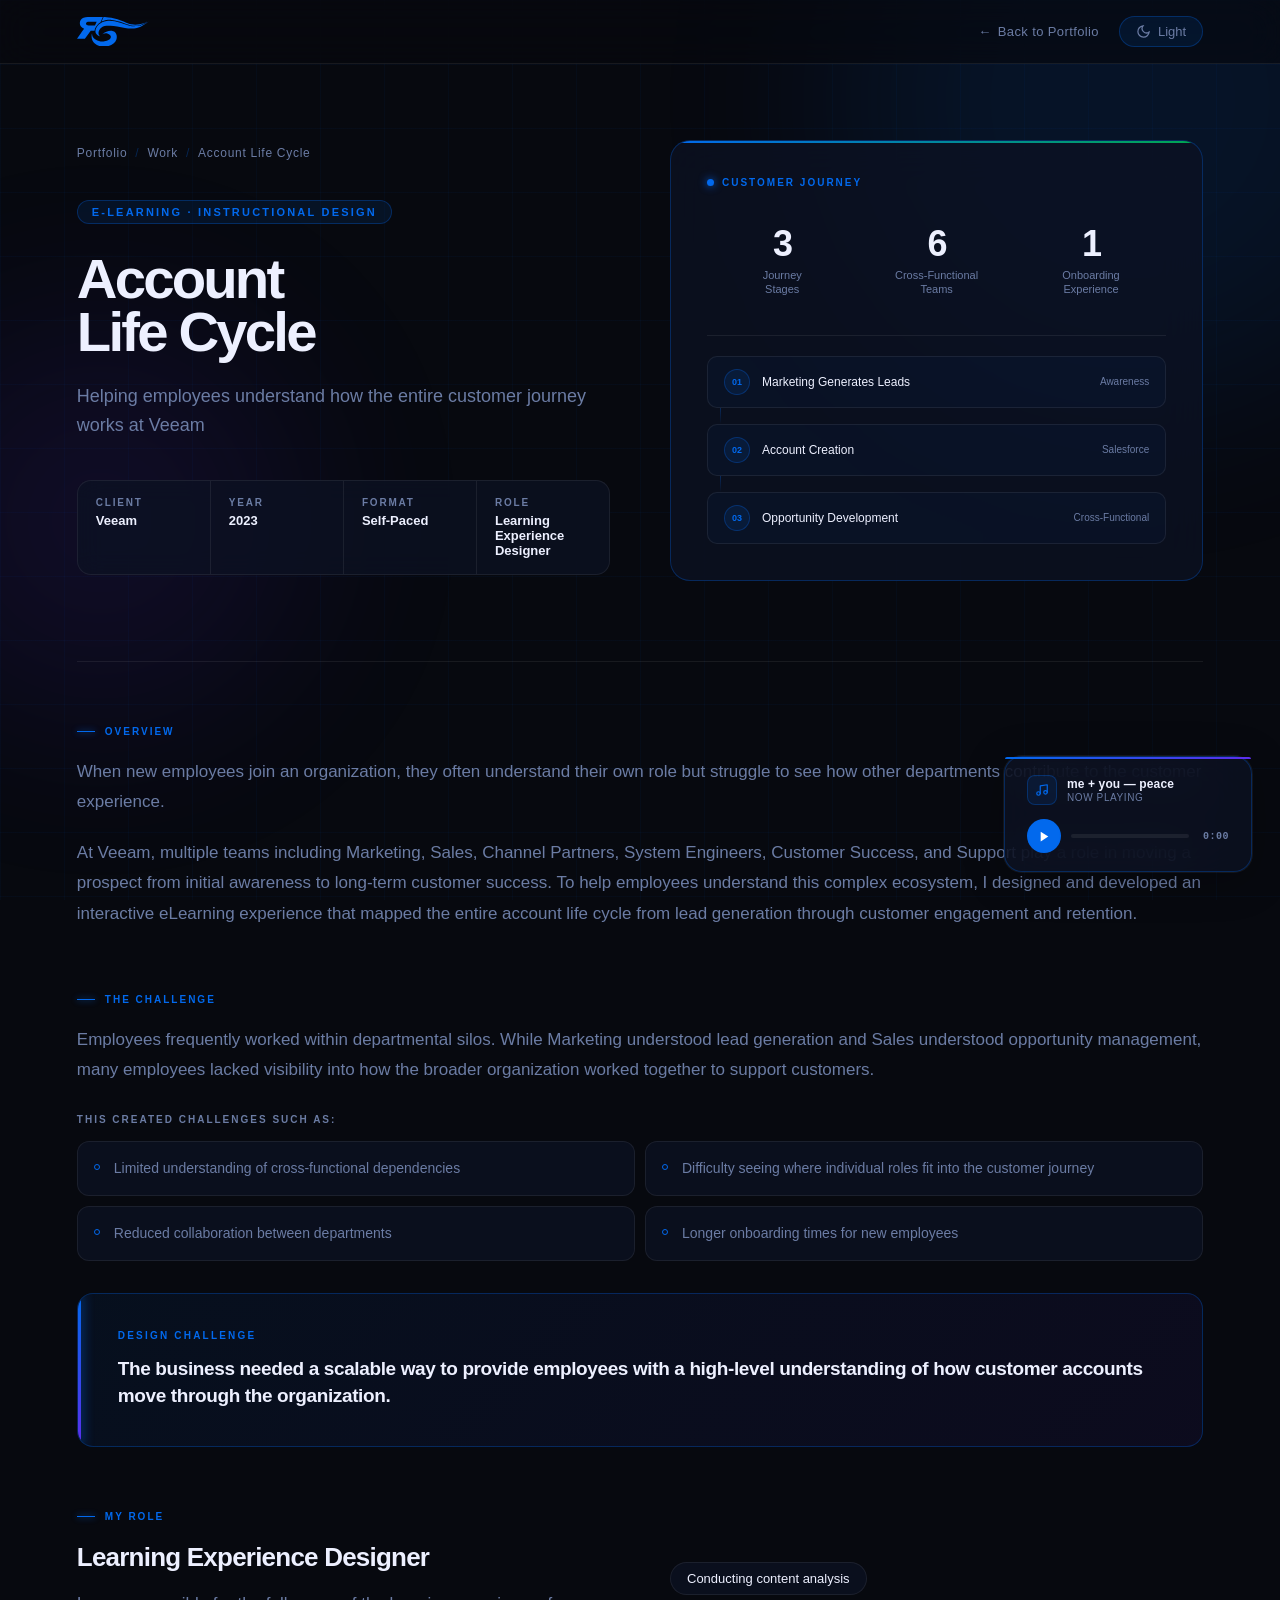
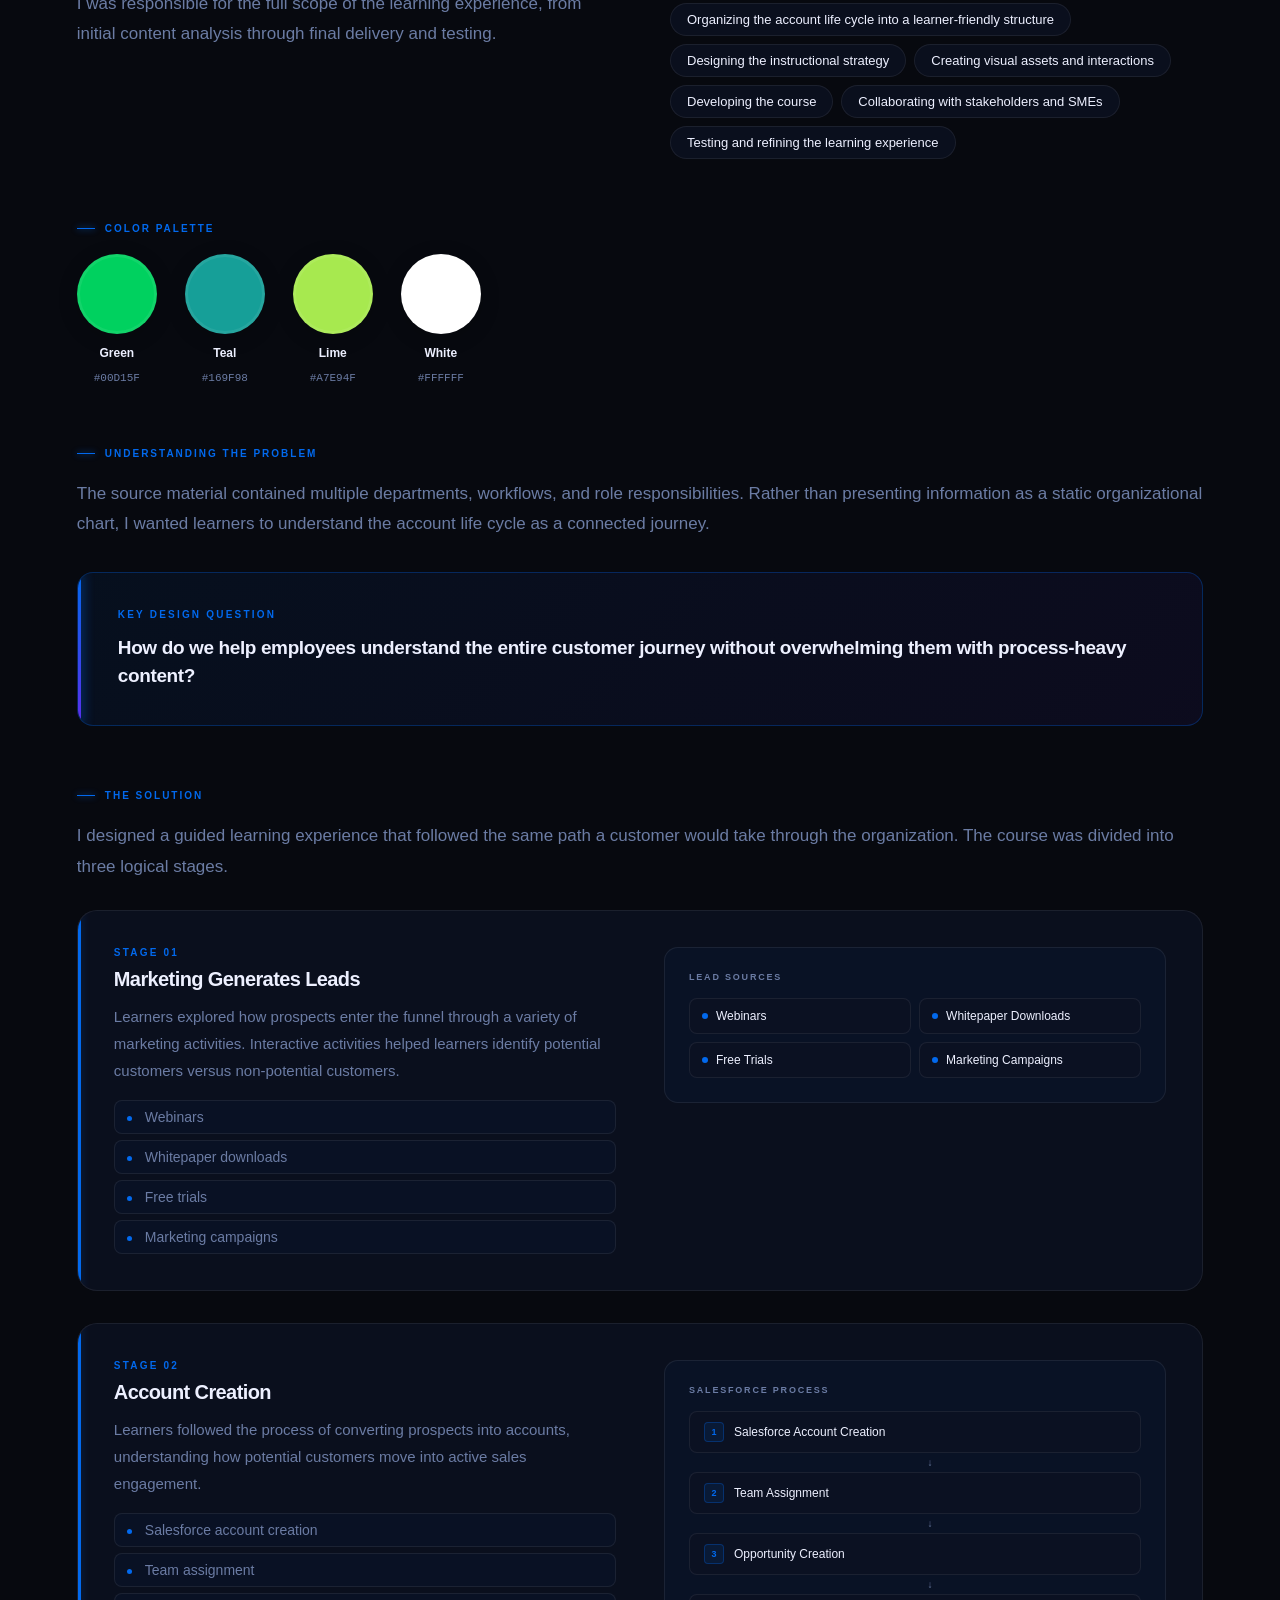
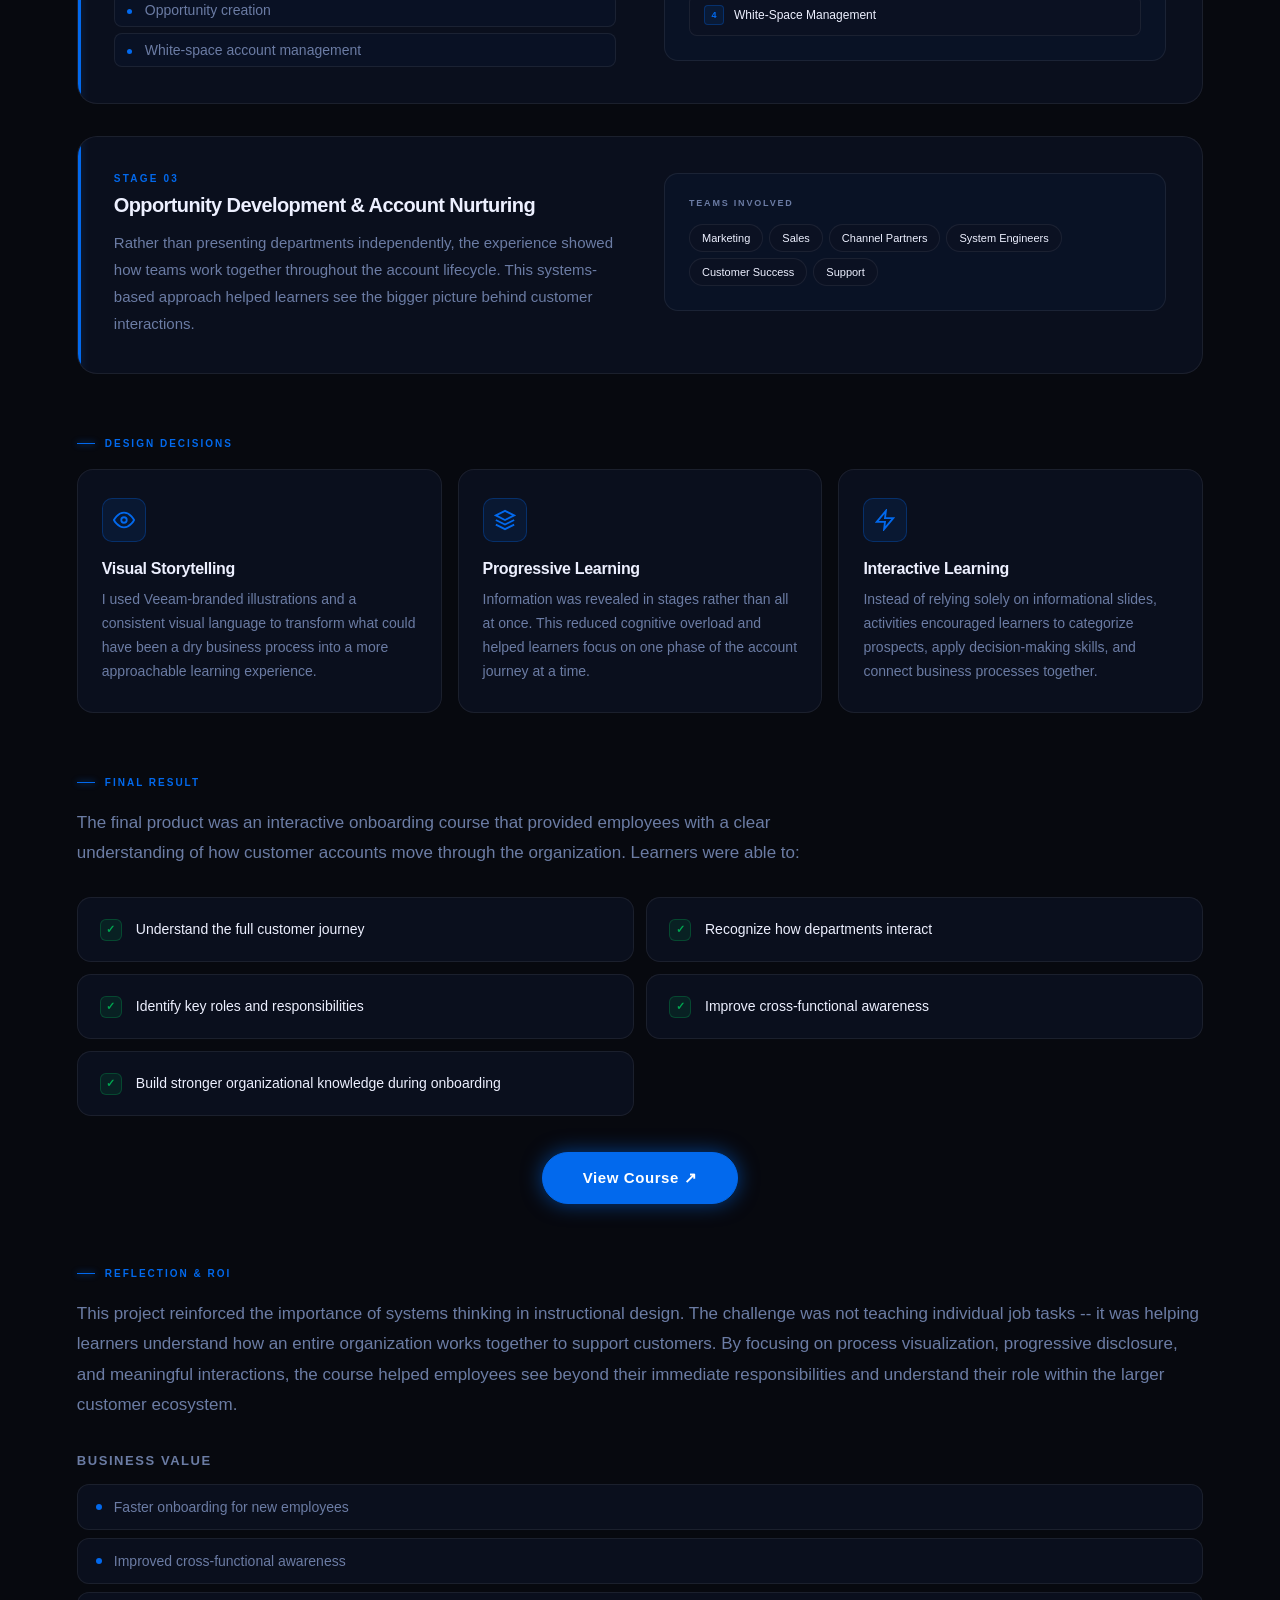
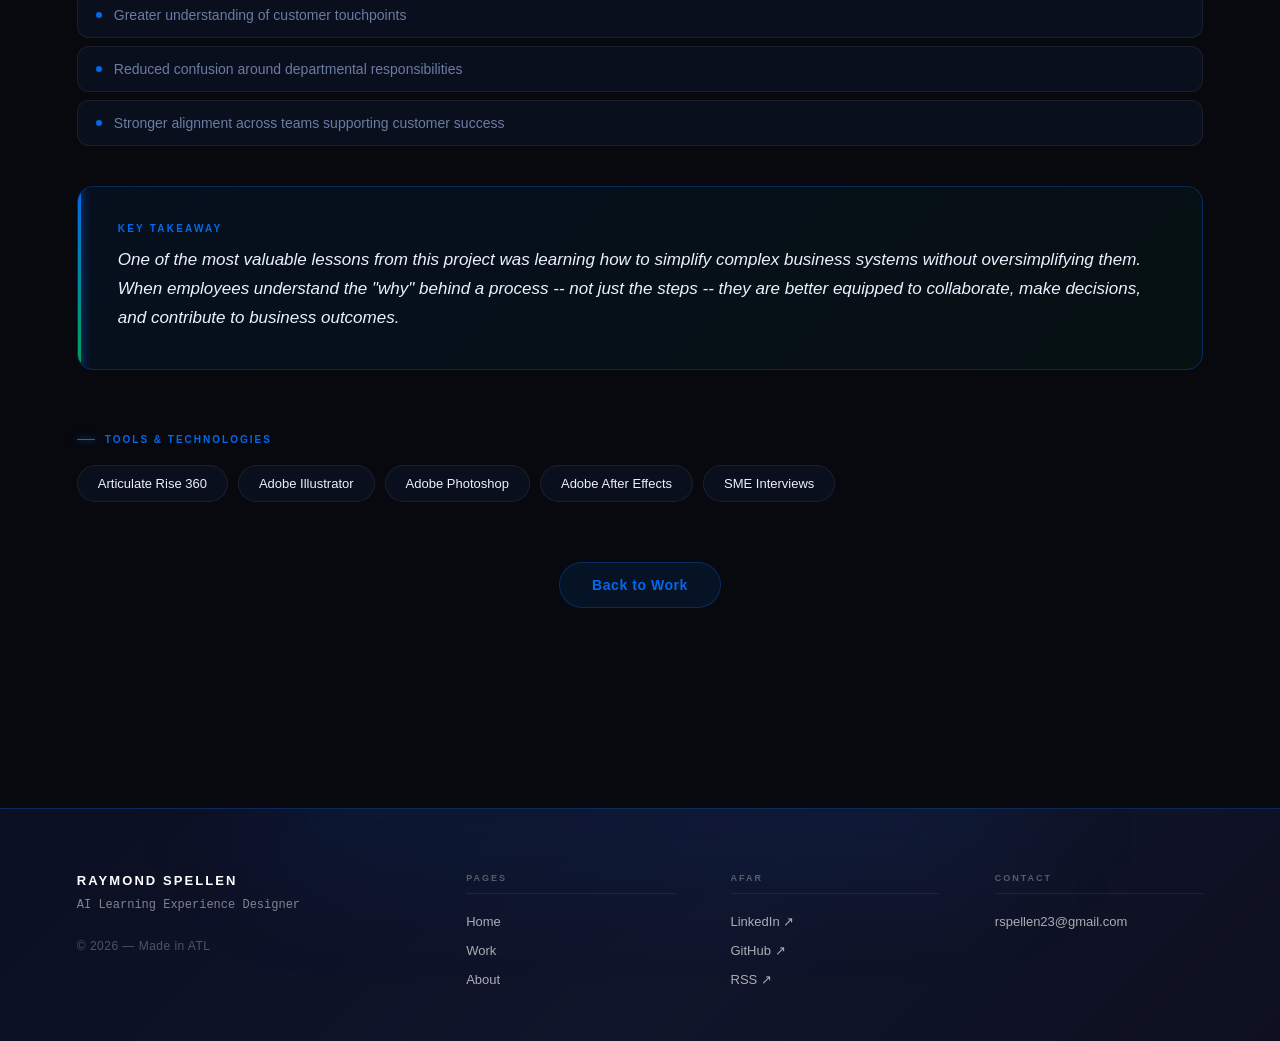
==== commit aa380c97: "commit" ====
--- a/account-life-cycle.html
+++ b/account-life-cycle.html
@@ -96,6 +96,7 @@
   transition:background .4s ease;
 }
 .nav-logo-svg { width:72px; height:auto; display:block; }
+.nav-logo-link { display:flex; line-height:0; }
 .nav-logo-svg .cls-1 { fill:#0269ed; }
 .nav-right { display:flex; align-items:center; gap:20px; }
 .back-link {
@@ -451,6 +452,23 @@
   .source-grid { grid-template-columns:1fr; }
   .panel-stats { grid-template-columns:repeat(3,1fr); }
 }
+
+/* ─── Audio Player ─── */
+.audio-player { position:fixed; bottom:28px; right:28px; z-index:300; background:var(--card); backdrop-filter:blur(20px); -webkit-backdrop-filter:blur(20px); border:1px solid var(--border-hi); border-radius:18px; padding:18px 22px; min-width:248px; box-shadow:0 8px 40px rgba(0,0,0,.28),0 0 0 1px var(--border); transition:background .4s ease,border-color .4s ease; }
+.audio-player::before { content:''; position:absolute; top:0; left:0; right:0; height:2px; background:linear-gradient(90deg,var(--accent),#5c2eed); border-radius:18px 18px 0 0; }
+.ap-header { display:flex; align-items:center; gap:10px; margin-bottom:14px; }
+.ap-icon { width:30px; height:30px; flex-shrink:0; background:var(--accent-lo); border:1px solid var(--border-hi); border-radius:8px; display:flex; align-items:center; justify-content:center; color:var(--accent); }
+.ap-icon svg { width:14px; height:14px; }
+.ap-track { flex:1; min-width:0; }
+.ap-title { display:block; font-size:12px; font-weight:600; color:var(--text); white-space:nowrap; overflow:hidden; text-overflow:ellipsis; letter-spacing:.01em; }
+.ap-label { display:block; font-size:10px; color:var(--muted); letter-spacing:.06em; text-transform:uppercase; margin-top:1px; }
+.ap-controls { display:flex; align-items:center; gap:10px; }
+.ap-play-btn { flex-shrink:0; width:34px; height:34px; border-radius:50%; border:1px solid var(--border-hi); background:var(--accent); color:#fff; display:flex; align-items:center; justify-content:center; cursor:pointer; font-family:inherit; transition:background .2s,transform .15s; }
+.ap-play-btn:hover { background:#0253c4; transform:scale(1.08); }
+.ap-play-btn svg { width:13px; height:13px; }
+.ap-progress-wrap { flex:1; height:4px; background:var(--border); border-radius:2px; cursor:pointer; position:relative; overflow:hidden; }
+.ap-progress-bar { height:100%; width:0%; background:var(--accent); border-radius:2px; transition:width .1s linear; }
+.ap-time { font-size:10px; font-weight:600; color:var(--muted); letter-spacing:.05em; min-width:30px; text-align:right; font-family:'Courier New',monospace; }
 
 /* ─── Site Footer ─── */
 .site-footer { display:block !important; background:linear-gradient(135deg,#0b0f22 0%,#10152b 55%,#0e1020 100%); border-top:1px solid rgba(2,105,237,.28); padding:64px 6vw 52px; margin-top:80px; position:relative; z-index:1; overflow:hidden; }
@@ -480,12 +498,12 @@
 <div class="orb orb-2"></div>
 
 <nav>
-  <svg class="nav-logo-svg" viewBox="0 0 1119.99 461.88" xmlns="http://www.w3.org/2000/svg">
+  <a href="index.html" class="nav-logo-link"><svg class="nav-logo-svg" viewBox="0 0 1119.99 461.88" xmlns="http://www.w3.org/2000/svg">
     <path class="cls-1" d="M122.86,336.76l-122.86.14,51.08-73.11,14.62-20.52c2.9-2.01,3.95-5.2,6.02-8.01l38.52-52.41c-39.26-16.86-68.72-46.02-66.66-90.72.02-36.71,24.75-66.36,58.06-79.94C121.98,3.89,143.37.39,165.79.38l215.58-.13,21.4.59-36.93,81.54c-34.11,20.93-61.34,50.14-78.95,86.01-6.89,14.04-11.42,28.09-13.55,43.73l-44.33.18-15.67.8-90.48,123.67ZM194.12,132.17l85.6-.16,26.28-57.83-120.31-.1c-9.86-.26-18.55,1.29-27.49,4.69-15.89,6.06-22.75,24.15-14.33,39.28,7.8,14.02,32.15,13.82,50.25,14.12Z"/>
     <path class="cls-1" d="M746.52,170.11c-41.01-4.36-80.49-13.59-121.05-20.85-36.13-6.47-71.23-11.73-107.86-14.17-29.82-1.98-58.53-.9-87.3,6.82-17.5,4.69-33.44,12.44-48.13,22.68-16.47,11.48-29.41,26.01-38.27,43.81-15.53,31.22-13.31,71.85,15.78,92.76l-19.06-6.13c-14.24-4.58-26.38-13.5-36.01-24.84-24.78-29.19-21.93-66.45-5.73-99.88,10.49-21.65,25.46-40.45,43.13-56.59,4-3.65,7.99-5.99,12.07-9.19l6.69-5.24c19.83-13.56,40.91-23.45,64.21-29.67l37.31-7.76c42.07-5.44,84.1-2.69,125.65,5.95l70.61,18.24,15.09,4.57,59.17,16.35c79.18,25.2,121,41.06,189.66,34.63s85.92-17.17,88.58-18.08c28.8-9.76,45.96-21.68,65.62-31.13l43.32-22.01c-57.28,35.37-111.01,80.38-176.34,98.19-18.41,5.02-35.52,12.22-98.81,11.55-30.35-.32-68.17-6.8-98.32-10Z"/>
     <path class="cls-1" d="M389.35,270.35c73.89-64.99,161.21-70.91,202.21-32.68,29.97,27.95,33,77.44,21.45,112.34-29.44,88.96-172.19,139.36-275.74,96.16-13.71-5.72-81.39-31.4-103.15-96.16-15.16-45.12-3.04-93.95,0-93.96,1.83,0,.04,17.59,5.11,34.72,16.6,56.14,105.76,102.1,188.94,86.81,55.87-10.27,110.69-33.31,96-80.68-8.28-26.7-49.24-41.07-52.09-41.87-42.02-11.91-77.17,11.49-82.72,15.32Z"/>
     <path class="cls-1" d="M412.84.25c7.83-1.89,171,5.68,322.09,73.8,65.77,29.65,86.09,35.79,115.6,40.58,130.66,21.21,242.15-42.4,240.19-40.58-3.19,2.97-108.45,83.8-246.89,58.12-3.77-.7-8.42-1.26-17.36-3.77-90.03-25.29-136.85-61.04-287.14-81.85-90.42-12.52-159.1,30.61-157.17,26.37,1.71-3.75,29.14-72.29,30.69-72.66Z"/>
-  </svg>
+  </svg></a>
   <div class="nav-right">
     <a href="index.html" class="back-link">Back to Portfolio</a>
     <button class="theme-btn" onclick="toggleTheme()">
@@ -908,5 +926,61 @@
 });
 </script>
 
+
+
+<div class="audio-player" id="audioPlayer">
+  <audio id="audioEl" src="audio/me+you-peace.mp3" preload="auto"></audio>
+  <div class="ap-header">
+    <div class="ap-icon">
+      <svg viewBox="0 0 24 24" fill="none" stroke="currentColor" stroke-width="2" stroke-linecap="round" stroke-linejoin="round">
+        <path d="M9 18V5l12-2v13"/><circle cx="6" cy="18" r="3"/><circle cx="18" cy="16" r="3"/>
+      </svg>
+    </div>
+    <div class="ap-track">
+      <span class="ap-title">me + you &#8212; peace</span>
+      <span class="ap-label">Now Playing</span>
+    </div>
+  </div>
+  <div class="ap-controls">
+    <button class="ap-play-btn" id="apPlayBtn" aria-label="Play">
+      <svg id="apPlayIcon" viewBox="0 0 24 24" fill="currentColor"><polygon points="5,3 19,12 5,21"/></svg>
+    </button>
+    <div class="ap-progress-wrap" id="apProgressWrap" role="slider" aria-label="Seek">
+      <div class="ap-progress-bar" id="apBar"></div>
+    </div>
+    <span class="ap-time" id="apTime">0:00</span>
+  </div>
+</div>
+<script>
+(function(){
+  var audio=document.getElementById('audioEl'),playBtn=document.getElementById('apPlayBtn'),icon=document.getElementById('apPlayIcon'),bar=document.getElementById('apBar'),timeEl=document.getElementById('apTime'),wrap=document.getElementById('apProgressWrap');
+  var DUCK=0.12,normalVol=1;
+  var PP='<polygon points="5,3 19,12 5,21"/>',PA='<rect x="6" y="4" width="4" height="16"/><rect x="14" y="4" width="4" height="16"/>';
+  function fmt(s){var m=Math.floor(s/60),sec=Math.floor(s%60);return m+':'+(sec<10?'0':'')+sec;}
+  function save(){try{localStorage.setItem('rs-audio',JSON.stringify({playing:!audio.paused,time:audio.currentTime,vol:normalVol}));}catch(e){}}
+  var st={};
+  try{
+    var _nav=(performance.getEntriesByType&&performance.getEntriesByType('navigation'))||[];
+    if(_nav[0]&&_nav[0].type==='reload'){localStorage.removeItem('rs-audio');}
+    else{st=JSON.parse(localStorage.getItem('rs-audio')||'{}');}
+  }catch(e){}
+  normalVol=st.vol!==undefined?st.vol:1;
+  audio.volume=normalVol;
+  audio.addEventListener('canplay',function(){if(st.time)audio.currentTime=st.time;if(st.playing)audio.play().catch(function(){});},{once:true});
+  playBtn.addEventListener('click',function(){if(audio.paused)audio.play();else audio.pause();});
+  audio.addEventListener('play',function(){icon.innerHTML=PA;playBtn.setAttribute('aria-label','Pause');save();});
+  audio.addEventListener('pause',function(){icon.innerHTML=PP;playBtn.setAttribute('aria-label','Play');save();});
+  audio.addEventListener('ended',function(){icon.innerHTML=PP;bar.style.width='0%';timeEl.textContent='0:00';save();});
+  audio.addEventListener('timeupdate',function(){if(!audio.duration)return;bar.style.width=(audio.currentTime/audio.duration*100)+'%';timeEl.textContent=fmt(audio.currentTime);save();});
+  wrap.addEventListener('click',function(e){if(!audio.duration)return;var r=wrap.getBoundingClientRect();audio.currentTime=((e.clientX-r.left)/r.width)*audio.duration;});
+  window.addEventListener('beforeunload',save);
+  function attachDuck(frs){frs.forEach(function(fr){fr.dataset.duck='1';var p=new Vimeo.Player(fr);p.on('play',function(){if(!audio.paused){normalVol=audio.volume>DUCK?audio.volume:normalVol;audio.volume=DUCK;}});p.on('pause',function(){audio.volume=normalVol;});p.on('ended',function(){audio.volume=normalVol;});});}
+  function initDuck(){var frs=document.querySelectorAll('iframe[src*="vimeo"]:not([data-duck])');if(!frs.length)return;if(typeof Vimeo!=='undefined'){attachDuck(frs);}else{var s=document.createElement('script');s.src='https://player.vimeo.com/api/player.js';s.onload=function(){attachDuck(document.querySelectorAll('iframe[src*="vimeo"]:not([data-duck])'));};document.head.appendChild(s);}}
+  window._rsAP={initDuck:initDuck};
+  if(document.readyState==='loading')document.addEventListener('DOMContentLoaded',initDuck);else initDuck();
+})();
+</script>
+
+<script src="js/router.js"></script>
 </body>
 </html>
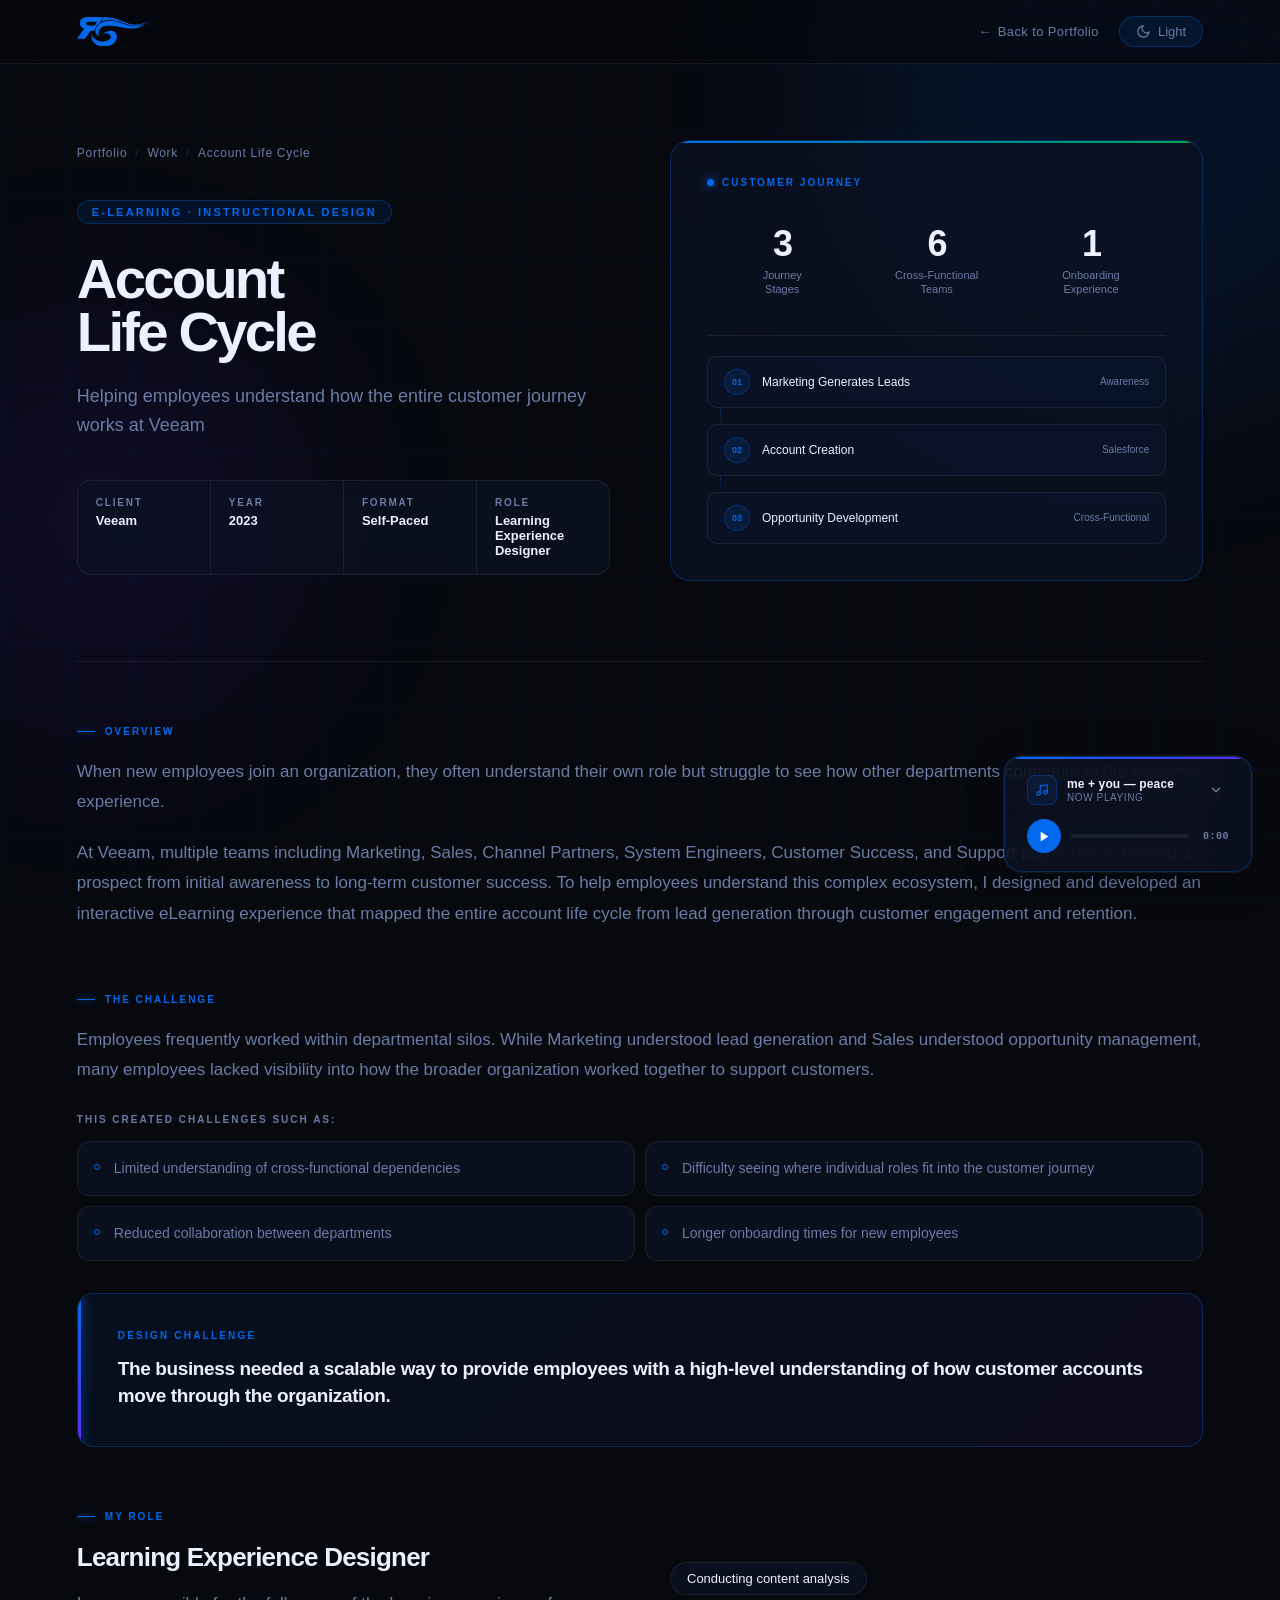
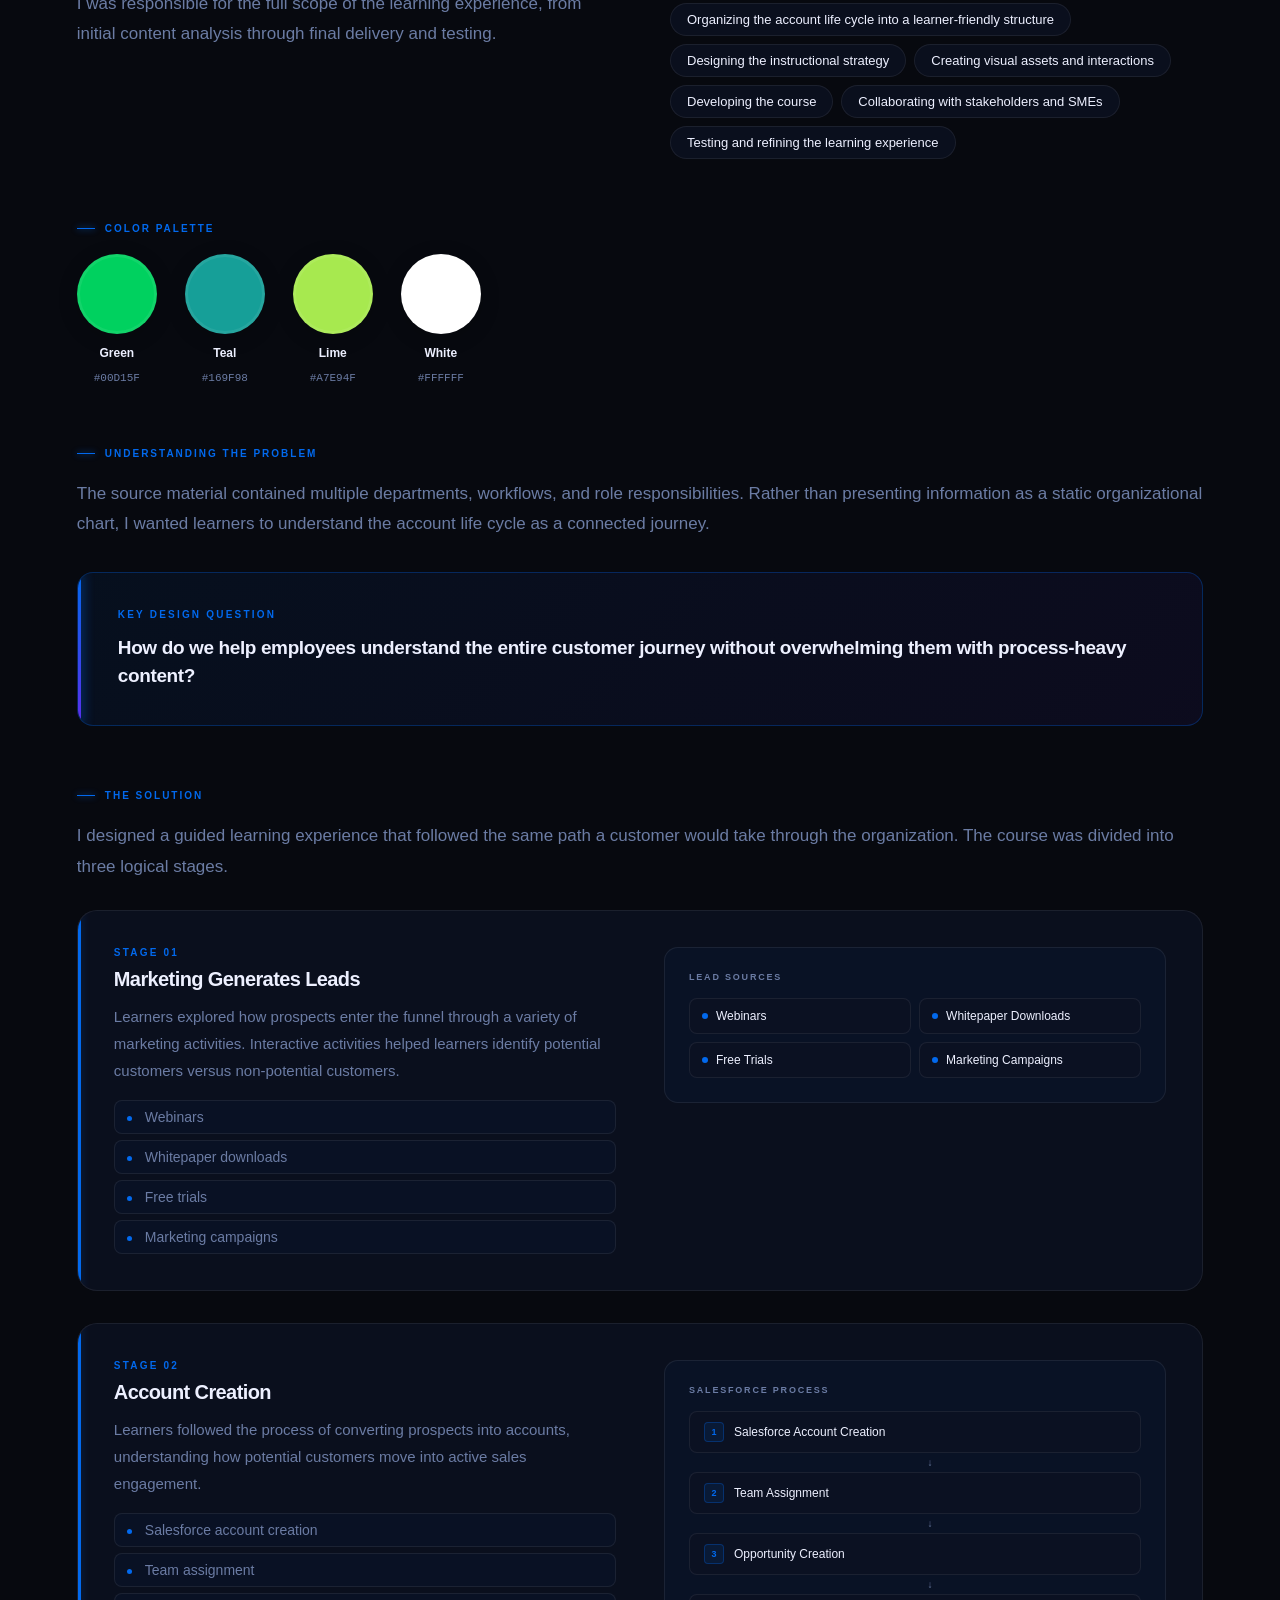
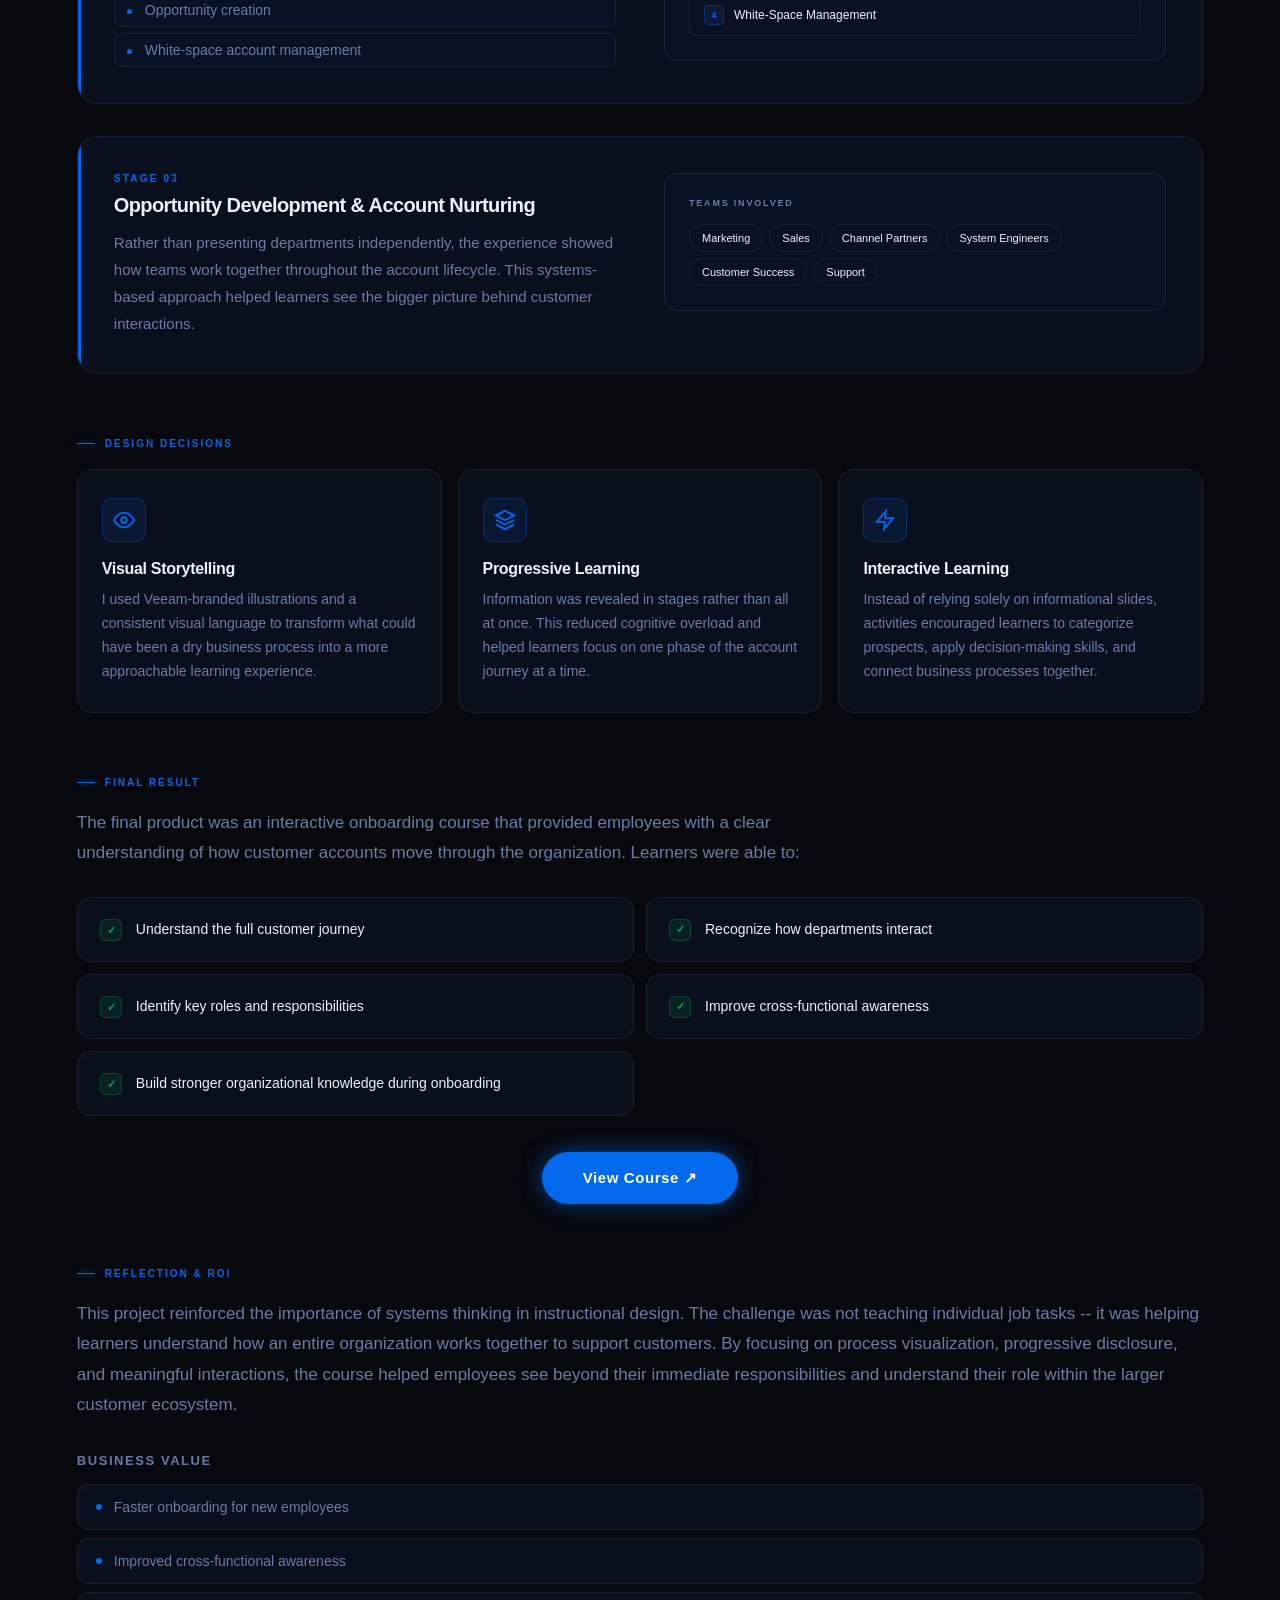
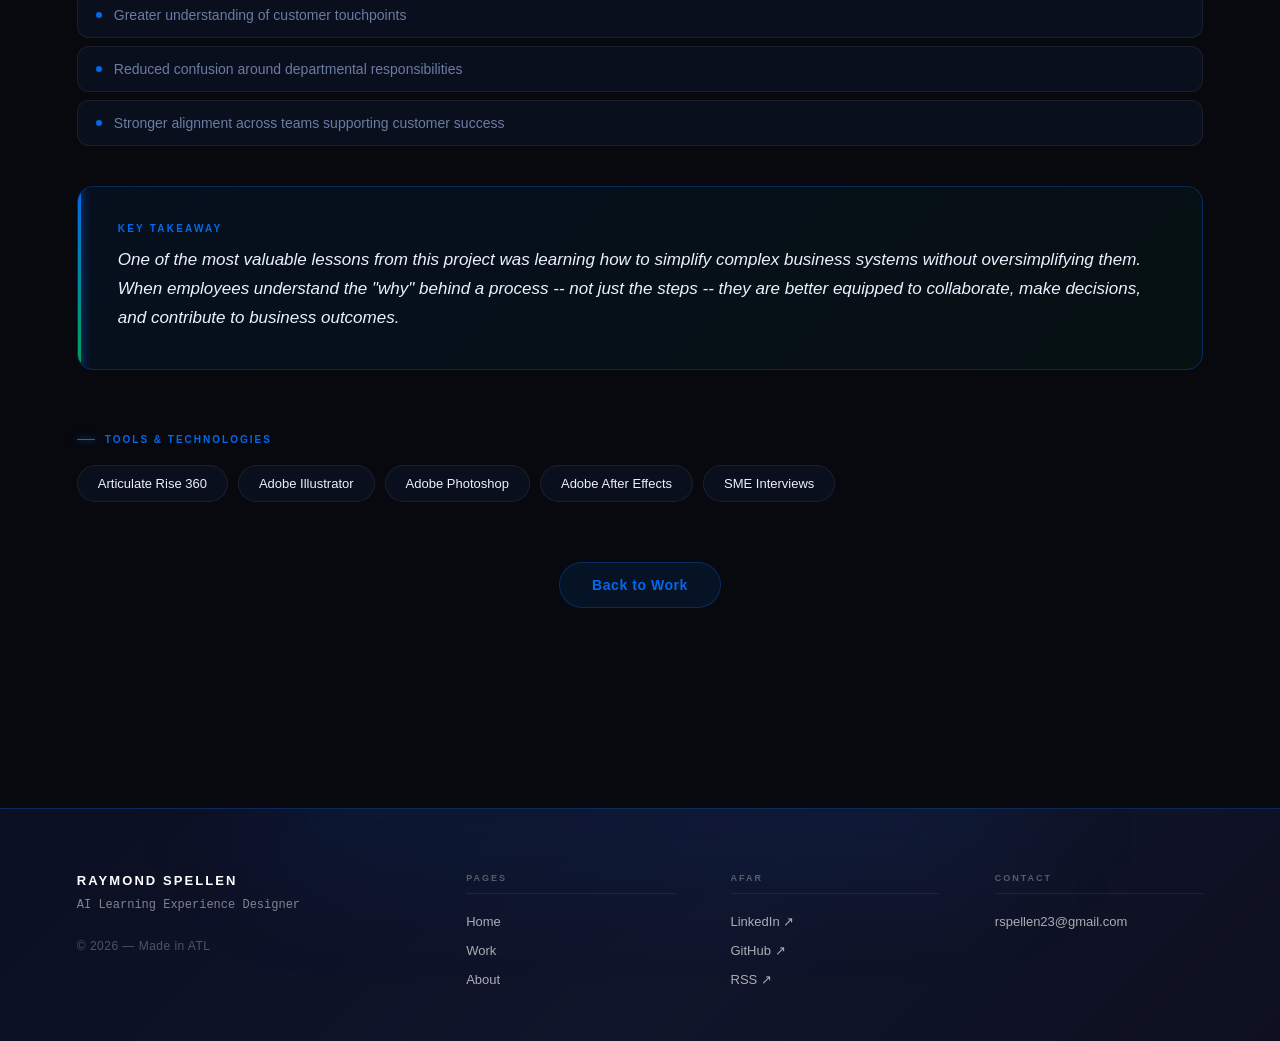
==== commit 7f03496f: "commit" ====
--- a/account-life-cycle.html
+++ b/account-life-cycle.html
@@ -8,7 +8,10 @@
 
 <!-- Run before CSS renders to prevent theme flash -->
 <script>
-(function(){var s=localStorage.getItem("rs-theme");if(s)document.documentElement.dataset.theme=s;})();
+(function(){var s=localStorage.getItem("rs-theme");if(s)document.documentElement.dataset.theme=s;  var minBtn=document.getElementById('apMinBtn'),ap=document.getElementById('audioPlayer');
+  if(localStorage.getItem('rs-audio-min')==='1')ap.classList.add('is-min');
+  minBtn.addEventListener('click',function(e){e.stopPropagation();var m=ap.classList.toggle('is-min');if(m)localStorage.setItem('rs-audio-min','1');else localStorage.removeItem('rs-audio-min');});
+})();
 </script>
 
 <style>
@@ -454,7 +457,7 @@
 }
 
 /* ─── Audio Player ─── */
-.audio-player { position:fixed; bottom:28px; right:28px; z-index:300; background:var(--card); backdrop-filter:blur(20px); -webkit-backdrop-filter:blur(20px); border:1px solid var(--border-hi); border-radius:18px; padding:18px 22px; min-width:248px; box-shadow:0 8px 40px rgba(0,0,0,.28),0 0 0 1px var(--border); transition:background .4s ease,border-color .4s ease; }
+.audio-player { position:fixed; bottom:28px; right:28px; z-index:300; background:var(--card); backdrop-filter:blur(20px); -webkit-backdrop-filter:blur(20px); border:1px solid var(--border-hi); border-radius:18px; padding:18px 22px; min-width:248px; box-shadow:0 8px 40px rgba(0,0,0,.28),0 0 0 1px var(--border); transition:background .4s ease,border-color .4s ease,padding .25s ease,min-width .25s ease; overflow:hidden; }
 .audio-player::before { content:''; position:absolute; top:0; left:0; right:0; height:2px; background:linear-gradient(90deg,var(--accent),#5c2eed); border-radius:18px 18px 0 0; }
 .ap-header { display:flex; align-items:center; gap:10px; margin-bottom:14px; }
 .ap-icon { width:30px; height:30px; flex-shrink:0; background:var(--accent-lo); border:1px solid var(--border-hi); border-radius:8px; display:flex; align-items:center; justify-content:center; color:var(--accent); }
@@ -469,6 +472,13 @@
 .ap-progress-wrap { flex:1; height:4px; background:var(--border); border-radius:2px; cursor:pointer; position:relative; overflow:hidden; }
 .ap-progress-bar { height:100%; width:0%; background:var(--accent); border-radius:2px; transition:width .1s linear; }
 .ap-time { font-size:10px; font-weight:600; color:var(--muted); letter-spacing:.05em; min-width:30px; text-align:right; font-family:'Courier New',monospace; }
+.ap-min-btn { background:none; border:none; color:var(--muted); cursor:pointer; padding:4px 6px; display:flex; align-items:center; justify-content:center; border-radius:6px; margin-left:auto; flex-shrink:0; transition:color .2s,background .2s; }
+.ap-min-btn:hover { color:var(--text); background:var(--accent-lo); }
+.ap-min-btn svg { width:14px; height:14px; transition:transform .3s ease; }
+.audio-player.is-min { padding:12px 16px; min-width:0; }
+.audio-player.is-min .ap-header { margin-bottom:0; }
+.audio-player.is-min .ap-track,.audio-player.is-min .ap-controls { display:none; }
+.audio-player.is-min .ap-min-btn svg { transform:rotate(180deg); }
 
 /* ─── Site Footer ─── */
 .site-footer { display:block !important; background:linear-gradient(135deg,#0b0f22 0%,#10152b 55%,#0e1020 100%); border-top:1px solid rgba(2,105,237,.28); padding:64px 6vw 52px; margin-top:80px; position:relative; z-index:1; overflow:hidden; }
@@ -940,6 +950,9 @@
       <span class="ap-title">me + you &#8212; peace</span>
       <span class="ap-label">Now Playing</span>
     </div>
+    <button class="ap-min-btn" id="apMinBtn" aria-label="Minimize player">
+      <svg viewBox="0 0 24 24" fill="none" stroke="currentColor" stroke-width="2.5" stroke-linecap="round" stroke-linejoin="round"><polyline points="18 9 12 15 6 9"/></svg>
+    </button>
   </div>
   <div class="ap-controls">
     <button class="ap-play-btn" id="apPlayBtn" aria-label="Play">
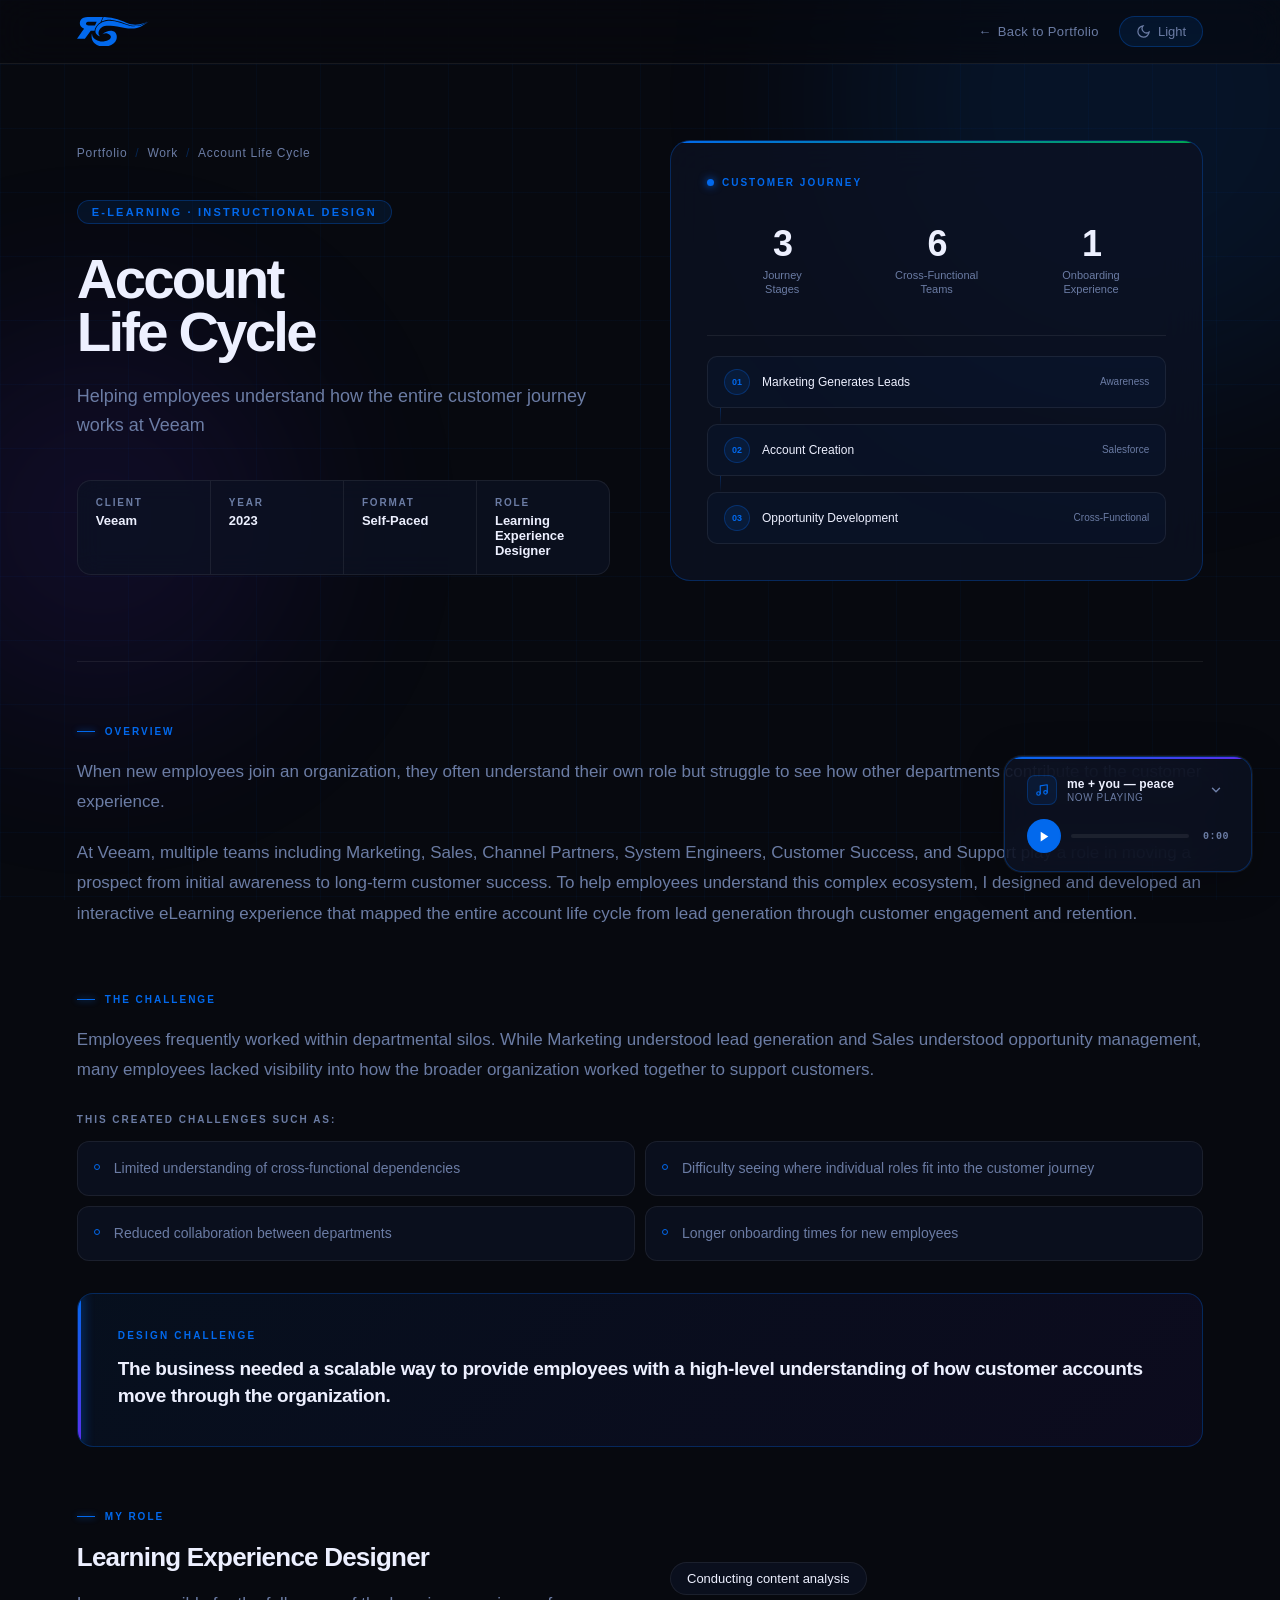
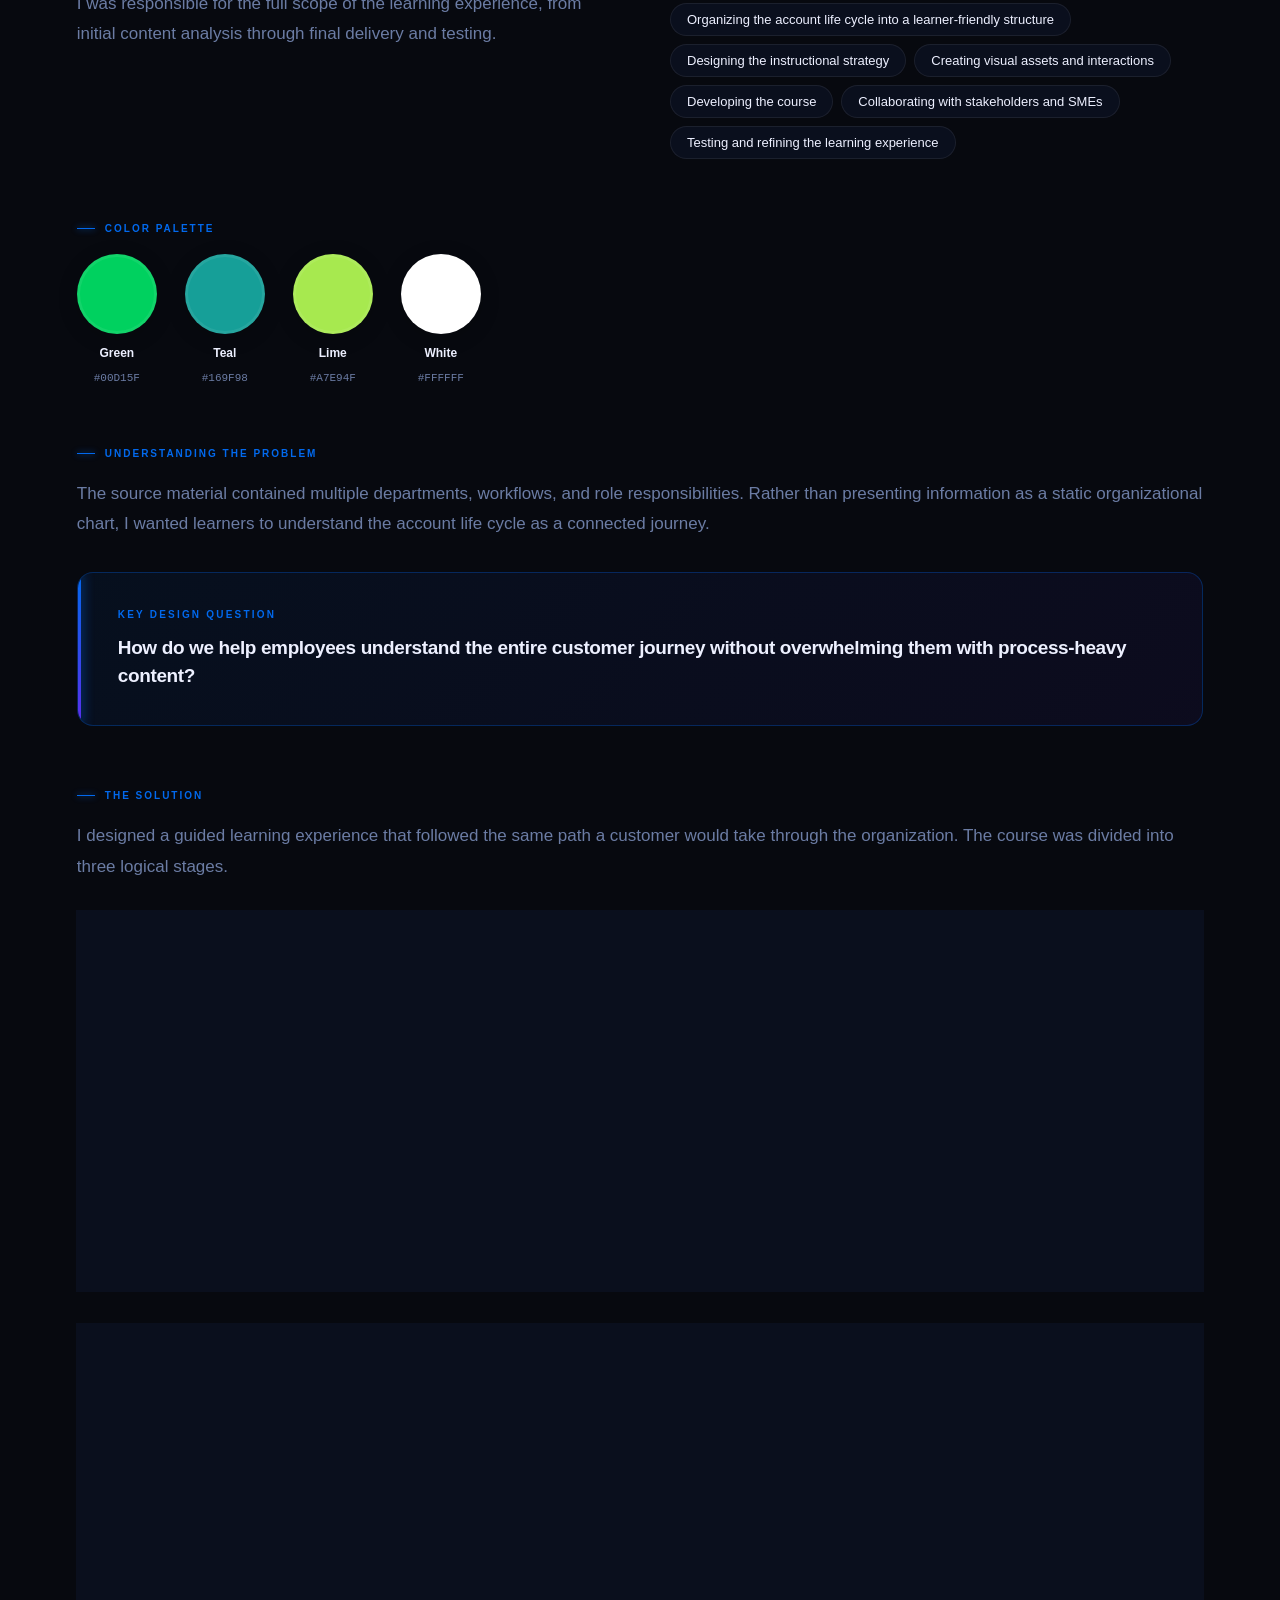
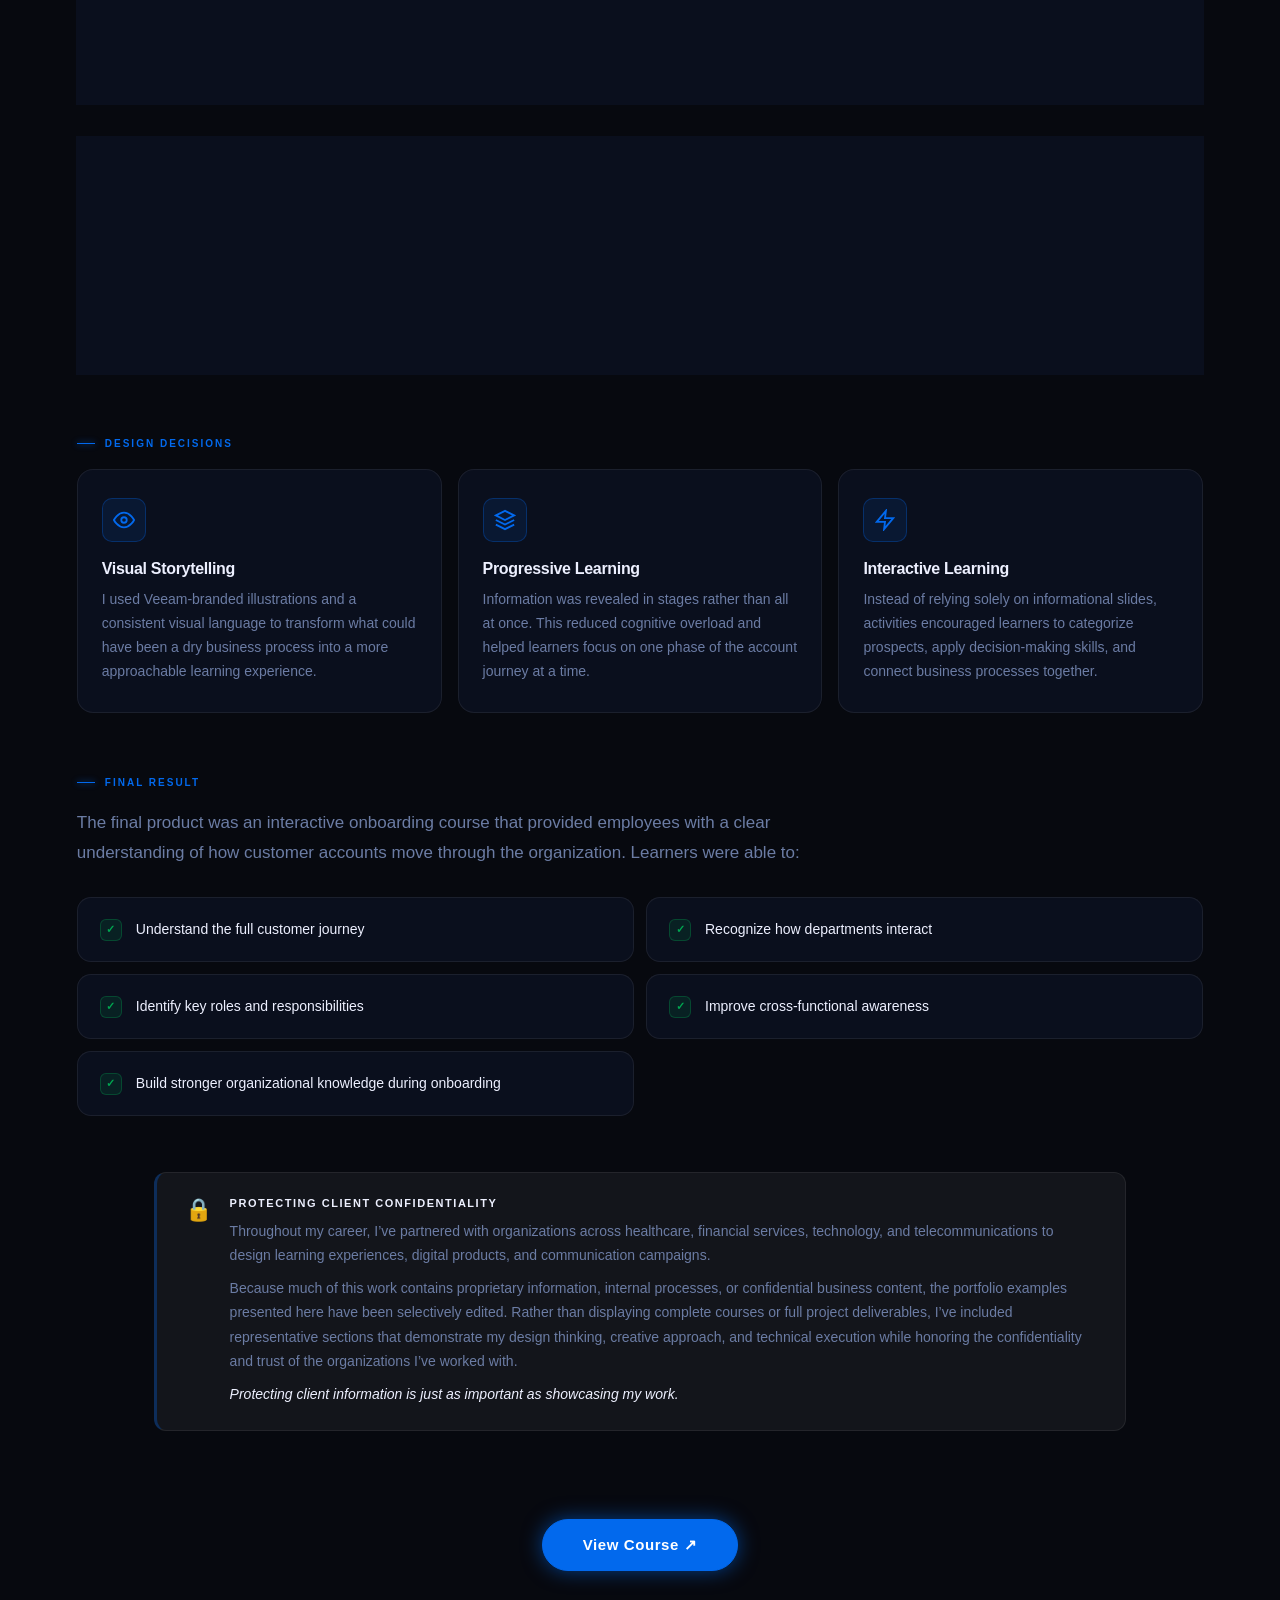
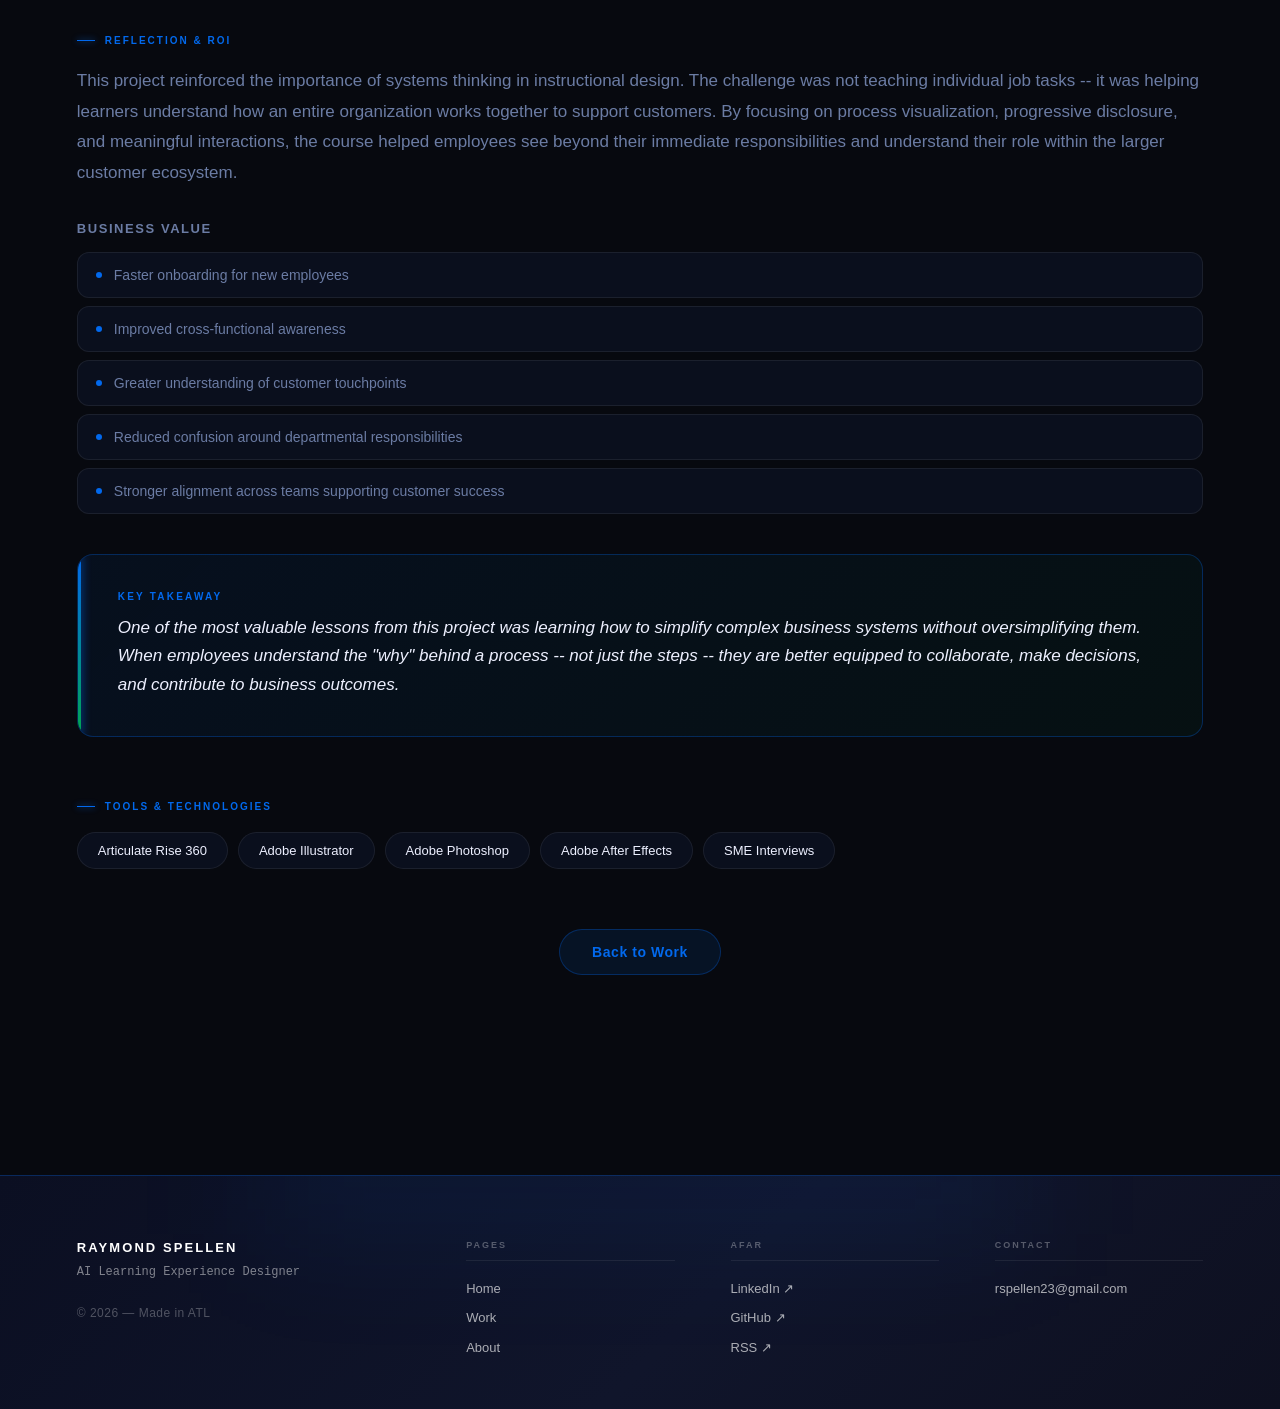
==== commit ca8b187b: "commit" ====
--- a/account-life-cycle.html
+++ b/account-life-cycle.html
@@ -481,6 +481,14 @@
 .audio-player.is-min .ap-min-btn svg { transform:rotate(180deg); }
 
 /* ─── Site Footer ─── */
+.conf-notice-wrap { padding:56px 6vw 52px; }
+.conf-notice { display:flex; gap:18px; align-items:flex-start; background:rgba(255,255,255,.05); border:1px solid var(--border); border-left:3px solid var(--border-hi); border-radius:12px; padding:24px 28px; }
+[data-theme="light"] .conf-notice { background:rgba(0,0,0,.04); }
+.conf-notice-icon { font-size:22px; flex-shrink:0; line-height:1; margin-top:2px; }
+.conf-notice-title { font-size:11px; font-weight:700; letter-spacing:.14em; text-transform:uppercase; color:var(--text); margin-bottom:10px; }
+.conf-notice-text { font-size:14px; color:var(--muted); line-height:1.75; margin-bottom:8px; }
+.conf-notice-text:last-child { margin-bottom:0; }
+.conf-notice-closing { font-style:italic; color:var(--text) !important; }
 .site-footer { display:block !important; background:linear-gradient(135deg,#0b0f22 0%,#10152b 55%,#0e1020 100%); border-top:1px solid rgba(2,105,237,.28); padding:64px 6vw 52px; margin-top:80px; position:relative; z-index:1; overflow:hidden; }
 [data-theme="light"] .site-footer { background:linear-gradient(135deg,#e4eaff 0%,#eef1ff 55%,#dde6ff 100%); border-top:1px solid rgba(2,105,237,.18); }
 .footer-inner { display:grid !important; grid-template-columns:1.6fr 1fr 1fr 1fr; gap:56px; align-items:start; }
@@ -847,7 +855,18 @@
         <span class="result-text">Build stronger organizational knowledge during onboarding</span>
       </div>
     </div>
-    <div class="view-course-wrap">
+<div class="conf-notice-wrap">
+  <div class="conf-notice">
+    <span class="conf-notice-icon">🔒</span>
+    <div>
+      <p class="conf-notice-title">Protecting Client Confidentiality</p>
+      <p class="conf-notice-text">Throughout my career, I&#8217;ve partnered with organizations across healthcare, financial services, technology, and telecommunications to design learning experiences, digital products, and communication campaigns.</p>
+      <p class="conf-notice-text">Because much of this work contains proprietary information, internal processes, or confidential business content, the portfolio examples presented here have been selectively edited. Rather than displaying complete courses or full project deliverables, I&#8217;ve included representative sections that demonstrate my design thinking, creative approach, and technical execution while honoring the confidentiality and trust of the organizations I&#8217;ve worked with.</p>
+      <p class="conf-notice-text conf-notice-closing">Protecting client information is just as important as showcasing my work.</p>
+    </div>
+  </div>
+</div>
+<div class="view-course-wrap">
       <a href="https://360.articulate.com/review/content/32b1e605-e56c-4a96-addf-2f847feb166e/review" target="_blank" rel="noopener" class="view-course-btn">View Course &#8599;</a>
     </div>
   </div>
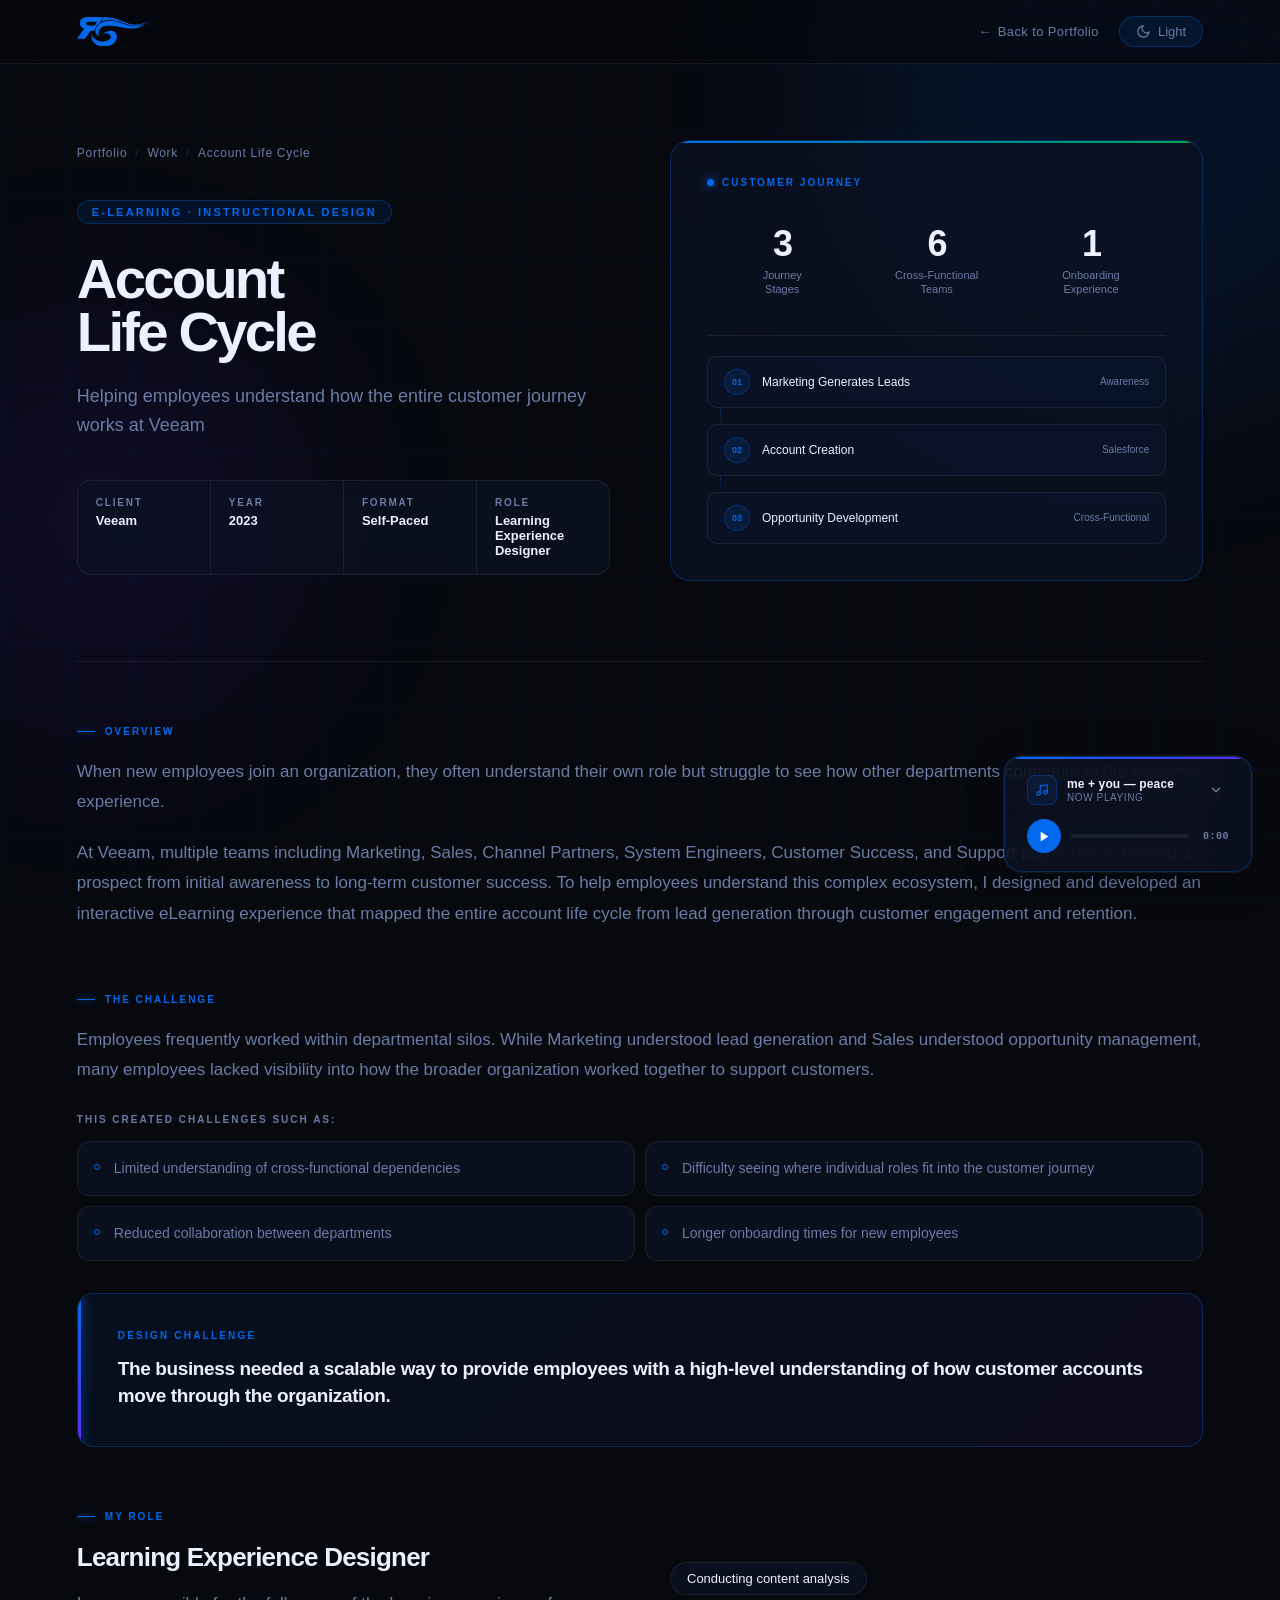
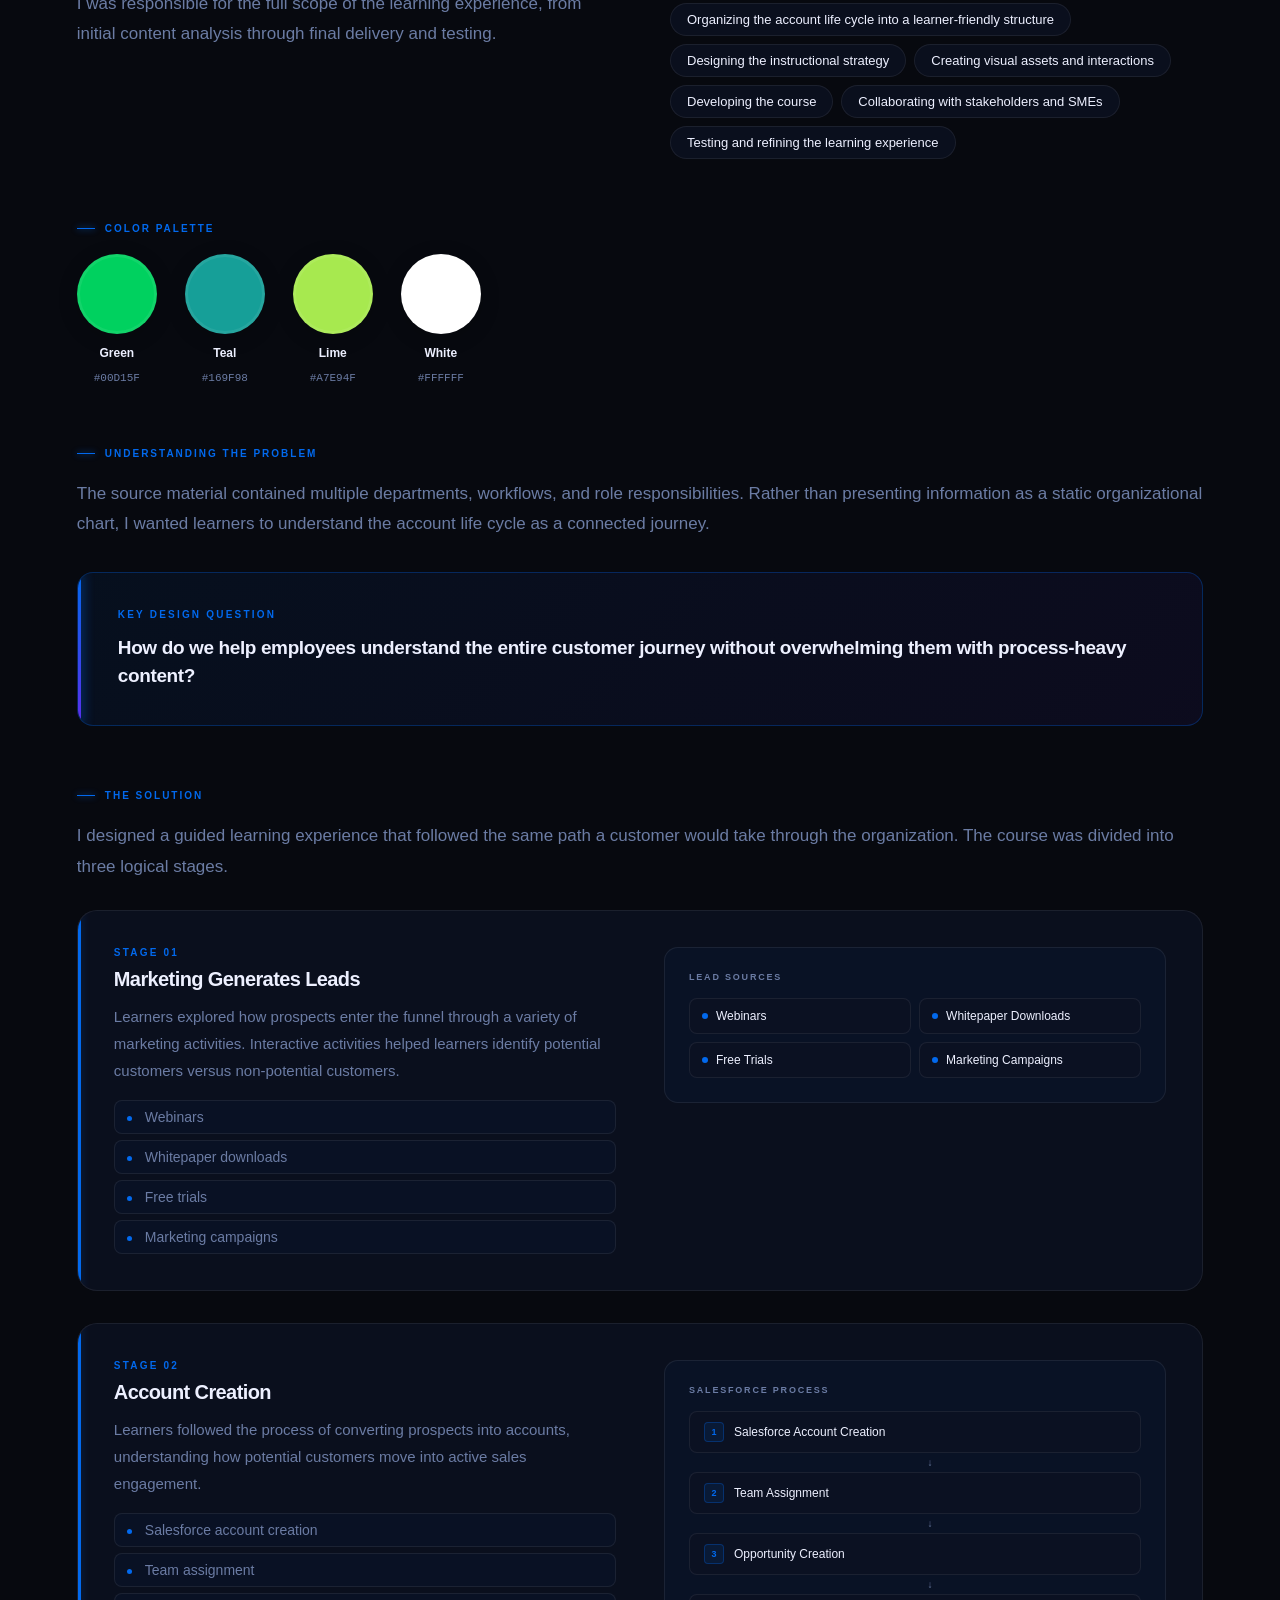
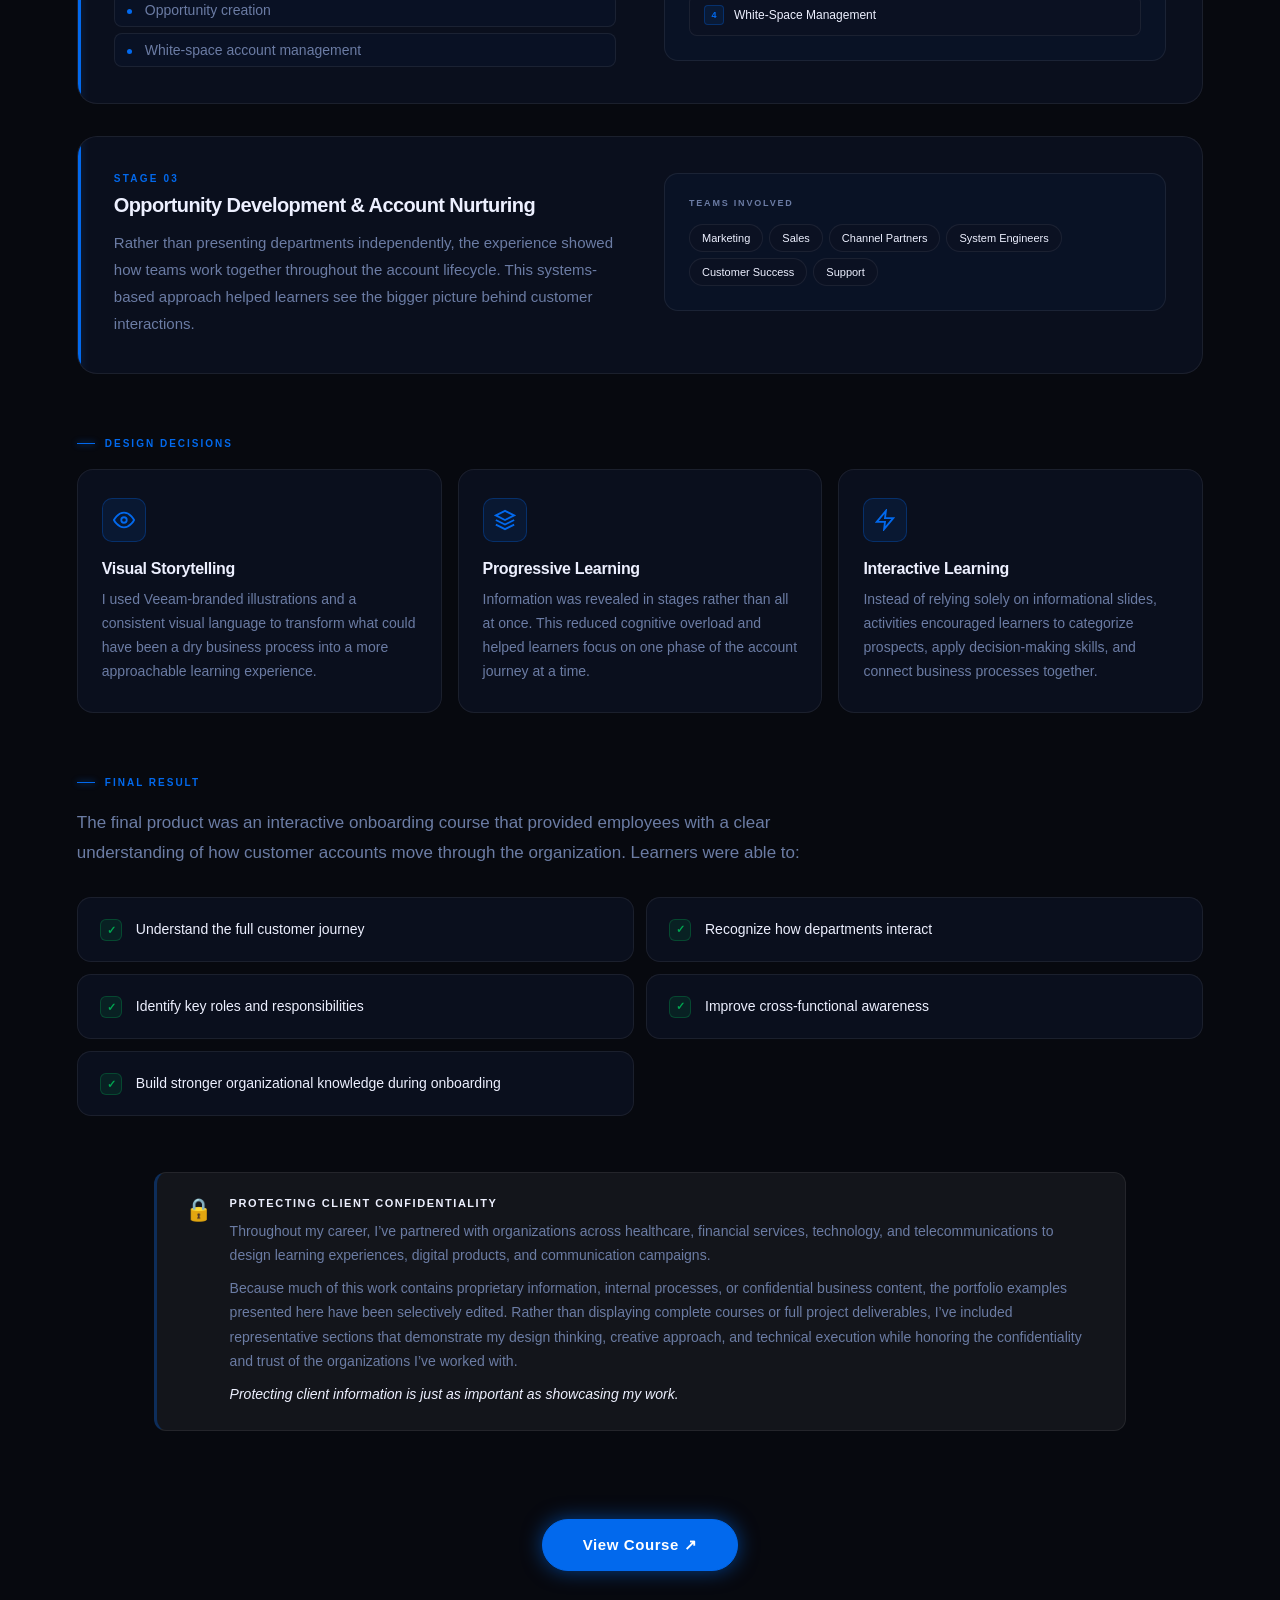
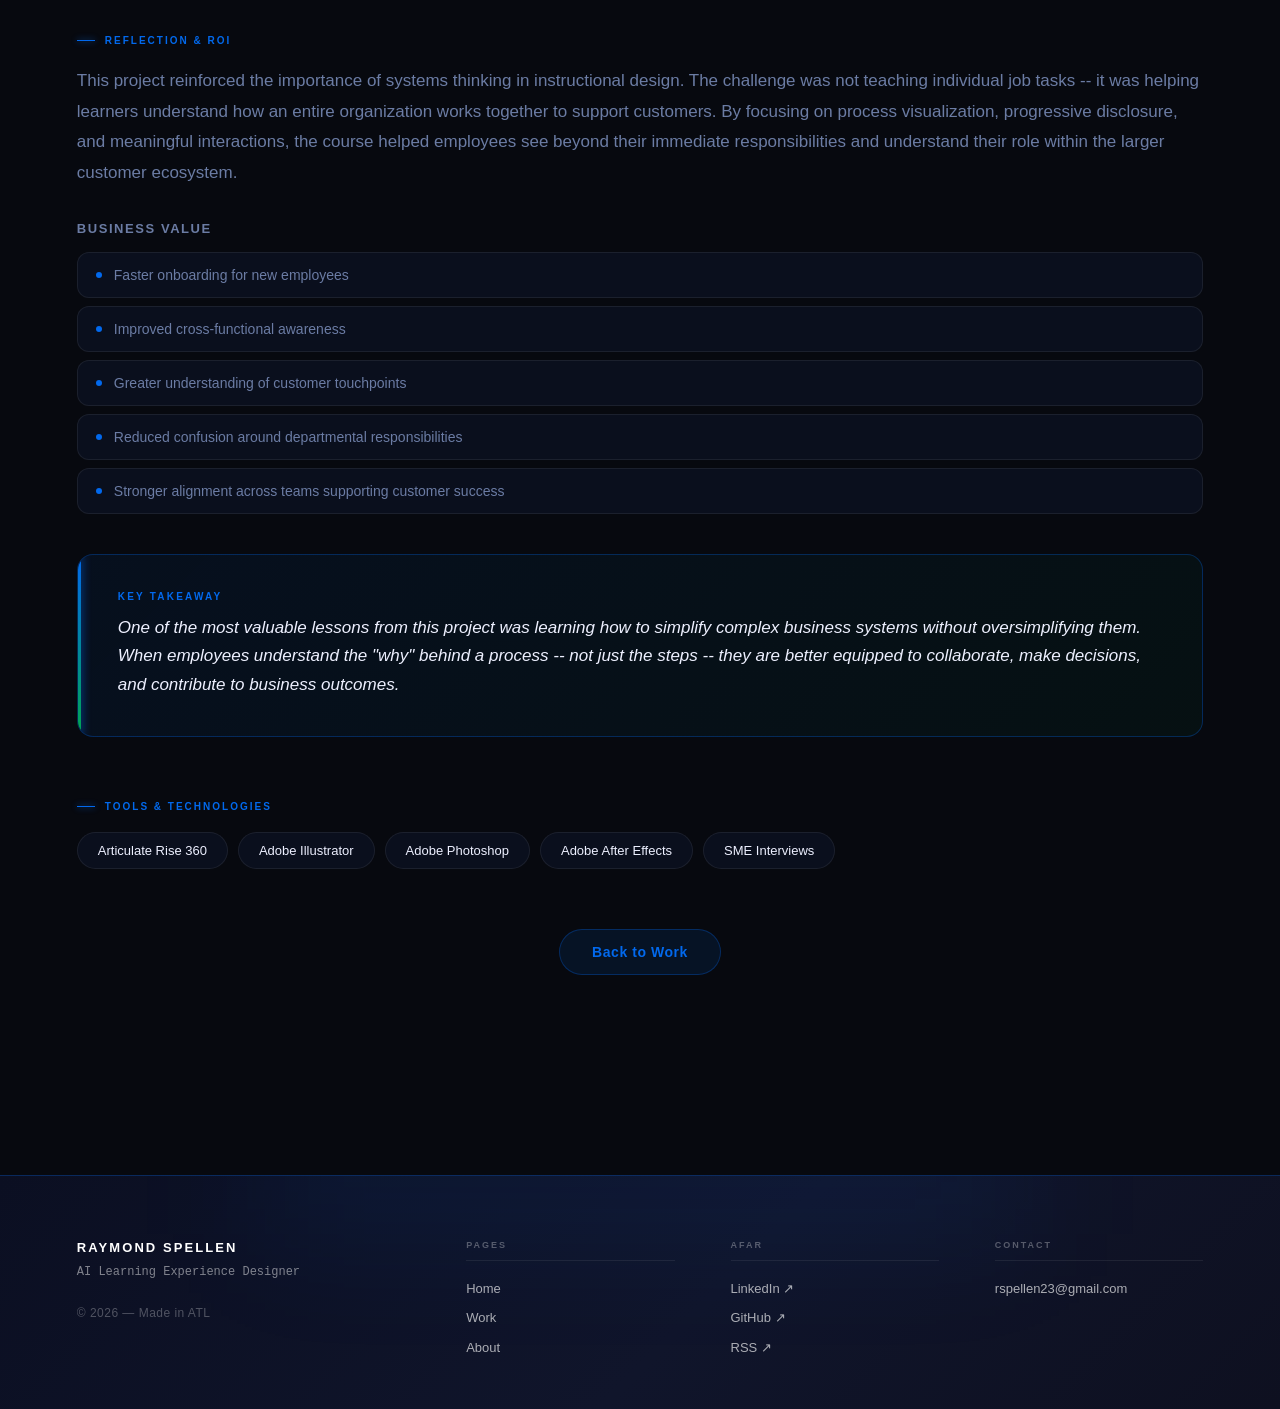
==== commit 90718738: "commit" ====
--- a/account-life-cycle.html
+++ b/account-life-cycle.html
@@ -8,10 +8,7 @@
 
 <!-- Run before CSS renders to prevent theme flash -->
 <script>
-(function(){var s=localStorage.getItem("rs-theme");if(s)document.documentElement.dataset.theme=s;  var minBtn=document.getElementById('apMinBtn'),ap=document.getElementById('audioPlayer');
-  if(localStorage.getItem('rs-audio-min')==='1')ap.classList.add('is-min');
-  minBtn.addEventListener('click',function(e){e.stopPropagation();var m=ap.classList.toggle('is-min');if(m)localStorage.setItem('rs-audio-min','1');else localStorage.removeItem('rs-audio-min');});
-})();
+(function(){var s=localStorage.getItem("rs-theme");if(s)document.documentElement.dataset.theme=s;})();
 </script>
 
 <style>
@@ -1010,6 +1007,9 @@
   function initDuck(){var frs=document.querySelectorAll('iframe[src*="vimeo"]:not([data-duck])');if(!frs.length)return;if(typeof Vimeo!=='undefined'){attachDuck(frs);}else{var s=document.createElement('script');s.src='https://player.vimeo.com/api/player.js';s.onload=function(){attachDuck(document.querySelectorAll('iframe[src*="vimeo"]:not([data-duck])'));};document.head.appendChild(s);}}
   window._rsAP={initDuck:initDuck};
   if(document.readyState==='loading')document.addEventListener('DOMContentLoaded',initDuck);else initDuck();
+  var minBtn=document.getElementById('apMinBtn'),ap=document.getElementById('audioPlayer');
+  if(localStorage.getItem('rs-audio-min')==='1')ap.classList.add('is-min');
+  minBtn.addEventListener('click',function(e){e.stopPropagation();var m=ap.classList.toggle('is-min');if(m)localStorage.setItem('rs-audio-min','1');else localStorage.removeItem('rs-audio-min');});
 })();
 </script>
 
